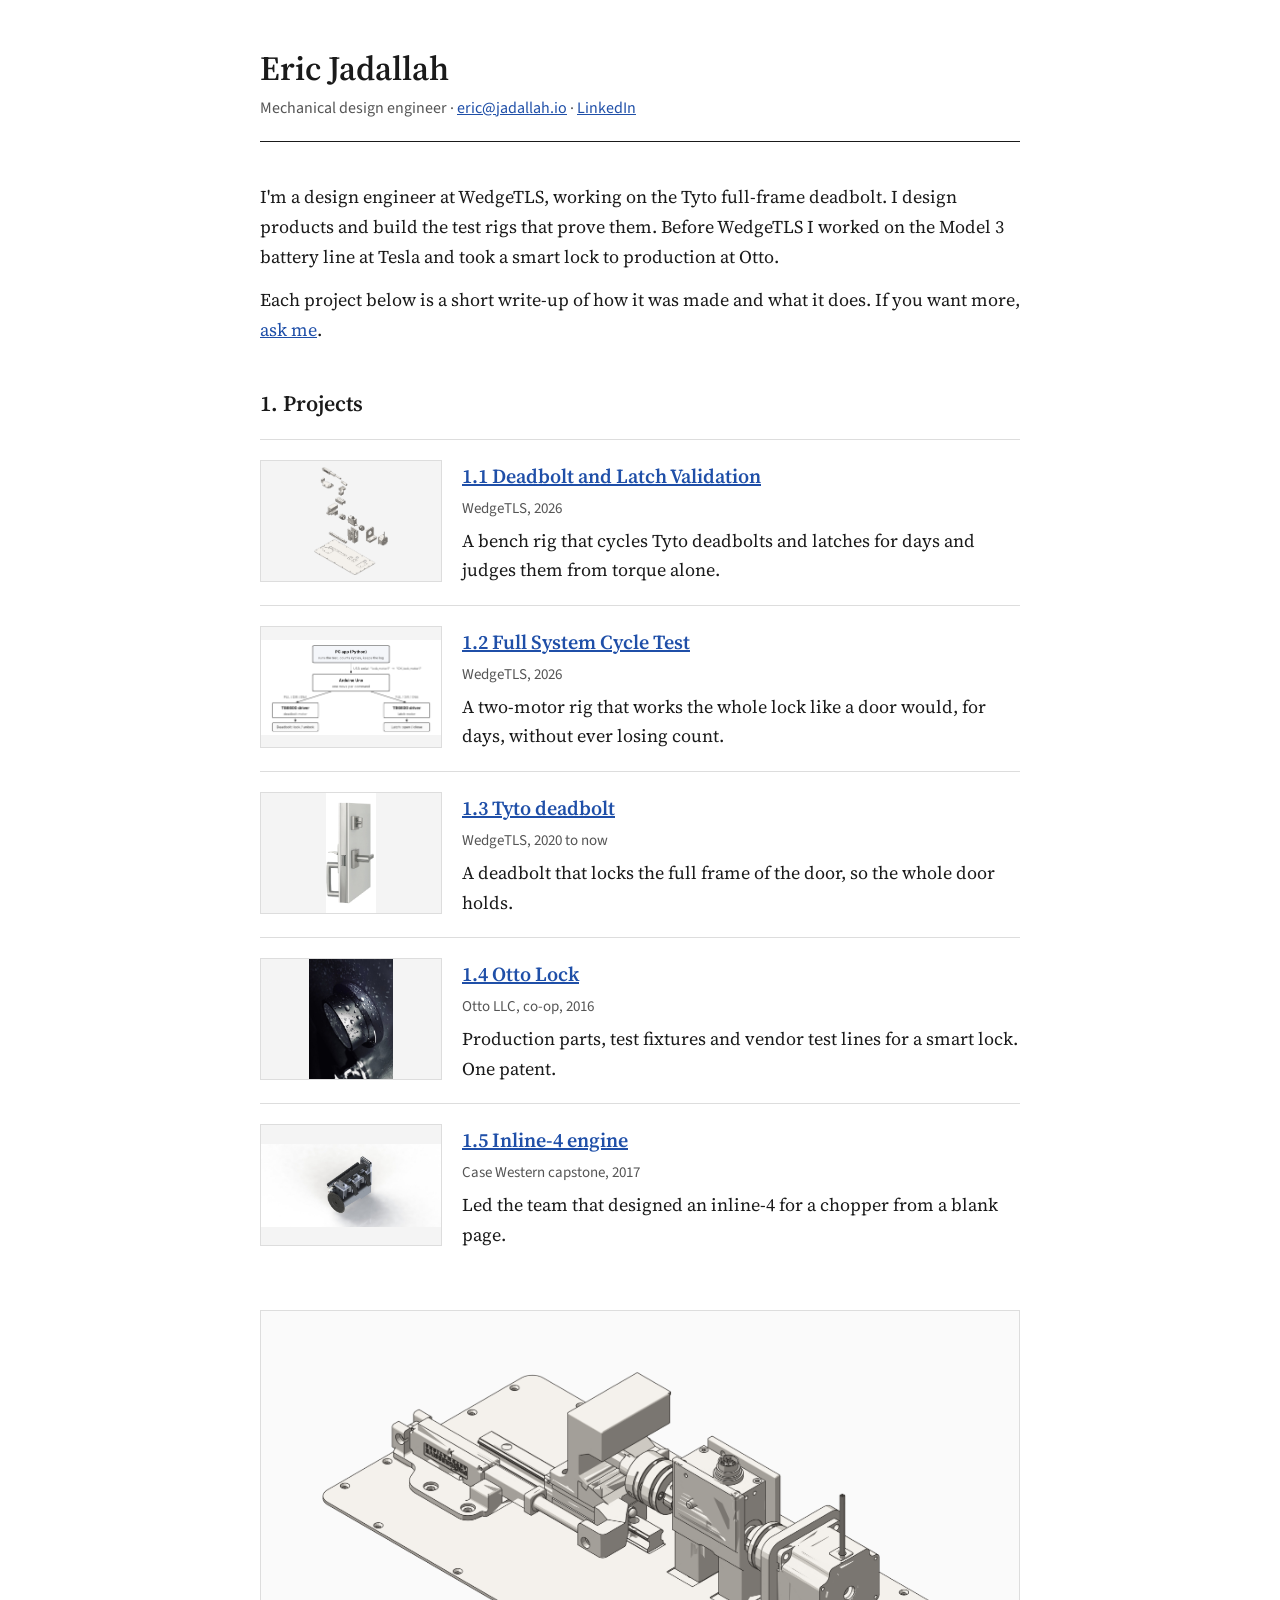
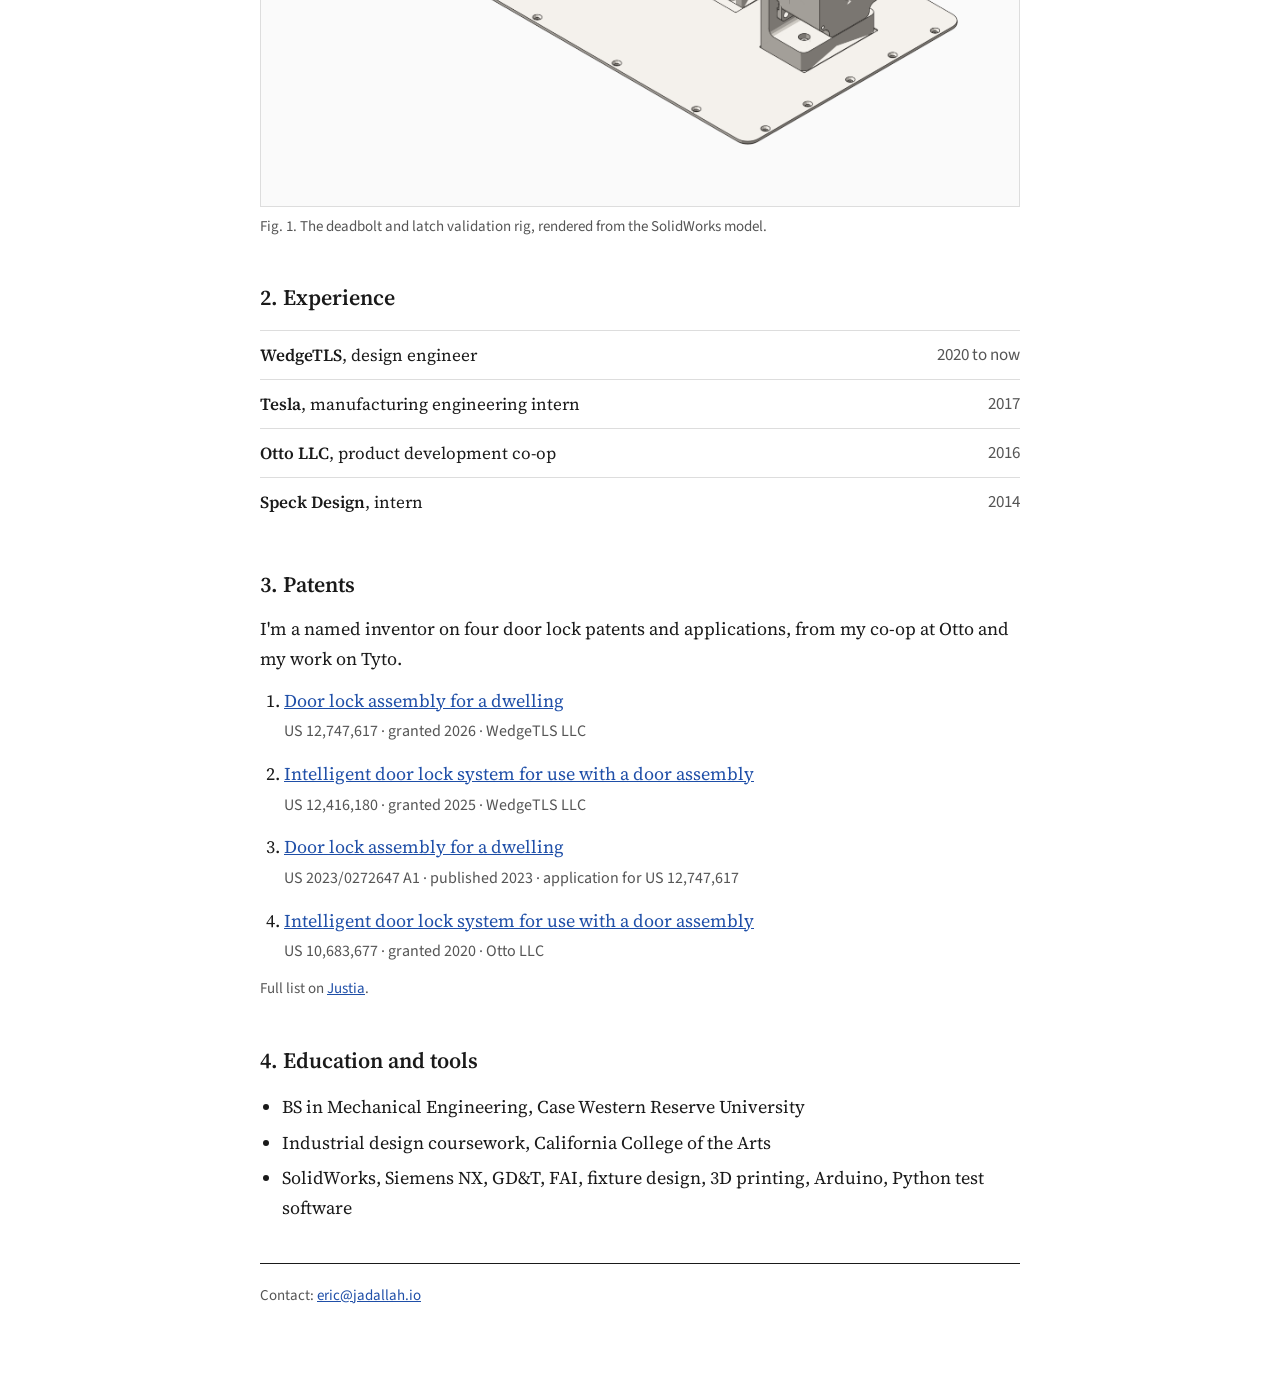
==== index.html @ 8241c4d2 "jadallah.io site" ====
<!doctype html>
<html lang="en">
<head>
<meta charset="utf-8">
<meta name="viewport" content="width=device-width, initial-scale=1">
<meta name="robots" content="noindex">
<title>Eric Jadallah</title>
<link rel="preconnect" href="https://fonts.googleapis.com">
<link href="https://fonts.googleapis.com/css2?family=Source+Sans+3:wght@400;600&amp;family=Source+Serif+4:opsz,wght@8..60,400;8..60,600&amp;display=swap" rel="stylesheet">
<style>
body{margin:0;background:#FFFFFF}
a{color:#1F4FA8}a:hover{color:#123570}
</style>
</head>
<body>
<div style="background: #FFFFFF; color: #1A1A1A; font-family: 'Source Serif 4', Georgia, serif; font-size: 18px; line-height: 1.65; min-height: 100vh;">

<div style="max-width: 760px; margin: 0 auto; padding: 48px 24px 80px; display: flex; flex-direction: column; gap: 40px;">

<header style="display: flex; flex-direction: column; gap: 6px; padding-bottom: 20px; border-bottom: 1px solid #1A1A1A;">
<h1 style="margin: 0; font-size: 34px; font-weight: 600; line-height: 1.2;">Eric Jadallah</h1>
<p style="margin: 0; font-family: 'Source Sans 3', sans-serif; font-size: 16px; color: #555555;">Mechanical design engineer · <a href="mailto:eric@jadallah.io">eric@jadallah.io</a> · <a href="https://www.linkedin.com/in/eric-j-ab822492/">LinkedIn</a></p>
</header>

<section style="display: flex; flex-direction: column; gap: 14px;">
<p style="margin: 0;">I'm a design engineer at WedgeTLS, working on the Tyto full-frame deadbolt. I design products and build the test rigs that prove them. Before WedgeTLS I worked on the Model 3 battery line at Tesla and took a smart lock to production at Otto.</p>
<p style="margin: 0;">Each project below is a short write-up of how it was made and what it does. If you want more, <a href="mailto:eric@jadallah.io">ask me</a>.</p>
</section>

<section style="display: flex; flex-direction: column; gap: 18px;">
<h2 style="margin: 0; font-size: 22px; font-weight: 600;">1. Projects</h2>
<ol style="margin: 0; padding: 0; list-style: none; display: flex; flex-direction: column;">

<li style="display: flex; flex-wrap: wrap; gap: 20px; padding: 20px 0; border-top: 1px solid #DDDDDD;">
<a href="deadbolt-latch-validation.html" style="flex: 0 0 180px; height: 120px; display: flex; align-items: center; justify-content: center; background: #F4F4F4; border: 1px solid #DDDDDD;">
<img src="images/rig-exploded.png" alt="Exploded drawing of the cycle tester" style="max-width: 100%; max-height: 100%; object-fit: contain;">
</a>
<div style="flex: 1 1 300px; min-width: 0; display: flex; flex-direction: column; gap: 4px;">
<a href="deadbolt-latch-validation.html" style="font-size: 20px; font-weight: 600;">1.1 Deadbolt and Latch Validation</a>
<span style="font-family: 'Source Sans 3', sans-serif; font-size: 15px; color: #555555;">WedgeTLS, 2026</span>
<p style="margin: 0;">A bench rig that cycles Tyto deadbolts and latches for days and judges them from torque alone.</p>
</div>
</li>

<li style="display: flex; flex-wrap: wrap; gap: 20px; padding: 20px 0; border-top: 1px solid #DDDDDD;">
<a href="full-system-cycle-test.html" style="flex: 0 0 180px; height: 120px; display: flex; align-items: center; justify-content: center; background: #F4F4F4; border: 1px solid #DDDDDD;">
<img src="images/fdc-diagram.png" alt="Block diagram of the full system cycle test" style="max-width: 100%; max-height: 100%; object-fit: contain;">
</a>
<div style="flex: 1 1 300px; min-width: 0; display: flex; flex-direction: column; gap: 4px;">
<a href="full-system-cycle-test.html" style="font-size: 20px; font-weight: 600;">1.2 Full System Cycle Test</a>
<span style="font-family: 'Source Sans 3', sans-serif; font-size: 15px; color: #555555;">WedgeTLS, 2026</span>
<p style="margin: 0;">A two-motor rig that works the whole lock like a door would, for days, without ever losing count.</p>
</div>
</li>

<li style="display: flex; flex-wrap: wrap; gap: 20px; padding: 20px 0; border-top: 1px solid #DDDDDD;">
<a href="tyto.html" style="flex: 0 0 180px; height: 120px; display: flex; align-items: center; justify-content: center; background: #F4F4F4; border: 1px solid #DDDDDD;">
<img src="images/tyto.jpg" alt="Tyto deadbolt on a door" style="max-width: 100%; max-height: 100%; object-fit: contain;">
</a>
<div style="flex: 1 1 300px; min-width: 0; display: flex; flex-direction: column; gap: 4px;">
<a href="tyto.html" style="font-size: 20px; font-weight: 600;">1.3 Tyto deadbolt</a>
<span style="font-family: 'Source Sans 3', sans-serif; font-size: 15px; color: #555555;">WedgeTLS, 2020 to now</span>
<p style="margin: 0;">A deadbolt that locks the full frame of the door, so the whole door holds.</p>
</div>
</li>

<li style="display: flex; flex-wrap: wrap; gap: 20px; padding: 20px 0; border-top: 1px solid #DDDDDD;">
<a href="otto-lock.html" style="flex: 0 0 180px; height: 120px; display: flex; align-items: center; justify-content: center; background: #F4F4F4; border: 1px solid #DDDDDD;">
<img src="images/otto.jpg" alt="Otto smart lock" style="max-width: 100%; max-height: 100%; object-fit: contain;">
</a>
<div style="flex: 1 1 300px; min-width: 0; display: flex; flex-direction: column; gap: 4px;">
<a href="otto-lock.html" style="font-size: 20px; font-weight: 600;">1.4 Otto Lock</a>
<span style="font-family: 'Source Sans 3', sans-serif; font-size: 15px; color: #555555;">Otto LLC, co-op, 2016</span>
<p style="margin: 0;">Production parts, test fixtures and vendor test lines for a smart lock. One patent.</p>
</div>
</li>

<li style="display: flex; flex-wrap: wrap; gap: 20px; padding: 20px 0; border-top: 1px solid #DDDDDD;">
<a href="i4-engine.html" style="flex: 0 0 180px; height: 120px; display: flex; align-items: center; justify-content: center; background: #F4F4F4; border: 1px solid #DDDDDD;">
<img src="images/i4.jpg" alt="Inline-4 engine CAD assembly" style="max-width: 100%; max-height: 100%; object-fit: contain;">
</a>
<div style="flex: 1 1 300px; min-width: 0; display: flex; flex-direction: column; gap: 4px;">
<a href="i4-engine.html" style="font-size: 20px; font-weight: 600;">1.5 Inline-4 engine</a>
<span style="font-family: 'Source Sans 3', sans-serif; font-size: 15px; color: #555555;">Case Western capstone, 2017</span>
<p style="margin: 0;">Led the team that designed an inline-4 for a chopper from a blank page.</p>
</div>
</li>

</ol>
</section>

<figure style="margin: 0; display: flex; flex-direction: column; gap: 8px;">
<div style="border: 1px solid #DDDDDD; padding: 24px; background: #FAFAFA;">
<img src="images/rig-assembled.png" alt="Isometric line drawing of the deadbolt and latch validation rig" style="display: block; width: 100%; height: auto;">
</div>
<figcaption style="font-family: 'Source Sans 3', sans-serif; font-size: 15px; color: #555555;">Fig. 1. The deadbolt and latch validation rig, rendered from the SolidWorks model.</figcaption>
</figure>

<section style="display: flex; flex-direction: column; gap: 14px;">
<h2 style="margin: 0; font-size: 22px; font-weight: 600;">2. Experience</h2>
<table style="width: 100%; border-collapse: collapse; font-size: 17px;">
<tbody>

<tr style="border-top: 1px solid #DDDDDD;">
<td style="padding: 10px 12px 10px 0; vertical-align: top;"><strong style="font-weight: 600;">WedgeTLS</strong>, design engineer</td>
<td style="padding: 10px 0; vertical-align: top; text-align: right; white-space: nowrap; font-family: 'Source Sans 3', sans-serif; color: #555555;">2020 to now</td>
</tr>

<tr style="border-top: 1px solid #DDDDDD;">
<td style="padding: 10px 12px 10px 0; vertical-align: top;"><strong style="font-weight: 600;">Tesla</strong>, manufacturing engineering intern</td>
<td style="padding: 10px 0; vertical-align: top; text-align: right; white-space: nowrap; font-family: 'Source Sans 3', sans-serif; color: #555555;">2017</td>
</tr>

<tr style="border-top: 1px solid #DDDDDD;">
<td style="padding: 10px 12px 10px 0; vertical-align: top;"><strong style="font-weight: 600;">Otto LLC</strong>, product development co-op</td>
<td style="padding: 10px 0; vertical-align: top; text-align: right; white-space: nowrap; font-family: 'Source Sans 3', sans-serif; color: #555555;">2016</td>
</tr>

<tr style="border-top: 1px solid #DDDDDD;">
<td style="padding: 10px 12px 10px 0; vertical-align: top;"><strong style="font-weight: 600;">Speck Design</strong>, intern</td>
<td style="padding: 10px 0; vertical-align: top; text-align: right; white-space: nowrap; font-family: 'Source Sans 3', sans-serif; color: #555555;">2014</td>
</tr>

</tbody>
</table>
</section>

<section id="patents" style="display: flex; flex-direction: column; gap: 12px;">
<h2 style="margin: 0; font-size: 22px; font-weight: 600;">3. Patents</h2>
<p style="margin: 0;">I'm a named inventor on four door lock patents and applications, from my co-op at Otto and my work on Tyto.</p>
<ol style="margin: 0; padding-left: 24px; display: flex; flex-direction: column; gap: 14px;">
<li>
<a href="https://patents.justia.com/patent/12747617">Door lock assembly for a dwelling</a><br/>
<span style="font-family: 'Source Sans 3', sans-serif; font-size: 16px; color: #555555;">US 12,747,617 · granted 2026 · WedgeTLS LLC</span>
</li>
<li>
<a href="https://patents.justia.com/patent/12416180">Intelligent door lock system for use with a door assembly</a><br/>
<span style="font-family: 'Source Sans 3', sans-serif; font-size: 16px; color: #555555;">US 12,416,180 · granted 2025 · WedgeTLS LLC</span>
</li>
<li>
<a href="https://patents.justia.com/patent/20230272647">Door lock assembly for a dwelling</a><br/>
<span style="font-family: 'Source Sans 3', sans-serif; font-size: 16px; color: #555555;">US 2023/0272647 A1 · published 2023 · application for US 12,747,617</span>
</li>
<li>
<a href="https://patents.justia.com/patent/10683677">Intelligent door lock system for use with a door assembly</a><br/>
<span style="font-family: 'Source Sans 3', sans-serif; font-size: 16px; color: #555555;">US 10,683,677 · granted 2020 · Otto LLC</span>
</li>
</ol>
<p style="margin: 0; font-family: 'Source Sans 3', sans-serif; font-size: 15px; color: #555555;">Full list on <a href="https://patents.justia.com/inventor/eric-jadallah">Justia</a>.</p>
</section>

<section style="display: flex; flex-direction: column; gap: 14px;">
<h2 style="margin: 0; font-size: 22px; font-weight: 600;">4. Education and tools</h2>
<ul style="margin: 0; padding-left: 22px; display: flex; flex-direction: column; gap: 6px;">
<li>BS in Mechanical Engineering, Case Western Reserve University</li>
<li>Industrial design coursework, California College of the Arts</li>
<li>SolidWorks, Siemens NX, GD&amp;T, FAI, fixture design, 3D printing, Arduino, Python test software</li>
</ul>
</section>

<footer style="padding-top: 20px; border-top: 1px solid #1A1A1A; font-family: 'Source Sans 3', sans-serif; font-size: 15px; color: #555555;">
<p style="margin: 0;">Contact: <a href="mailto:eric@jadallah.io">eric@jadallah.io</a></p>
</footer>

</div>
</div>
</body>
</html>
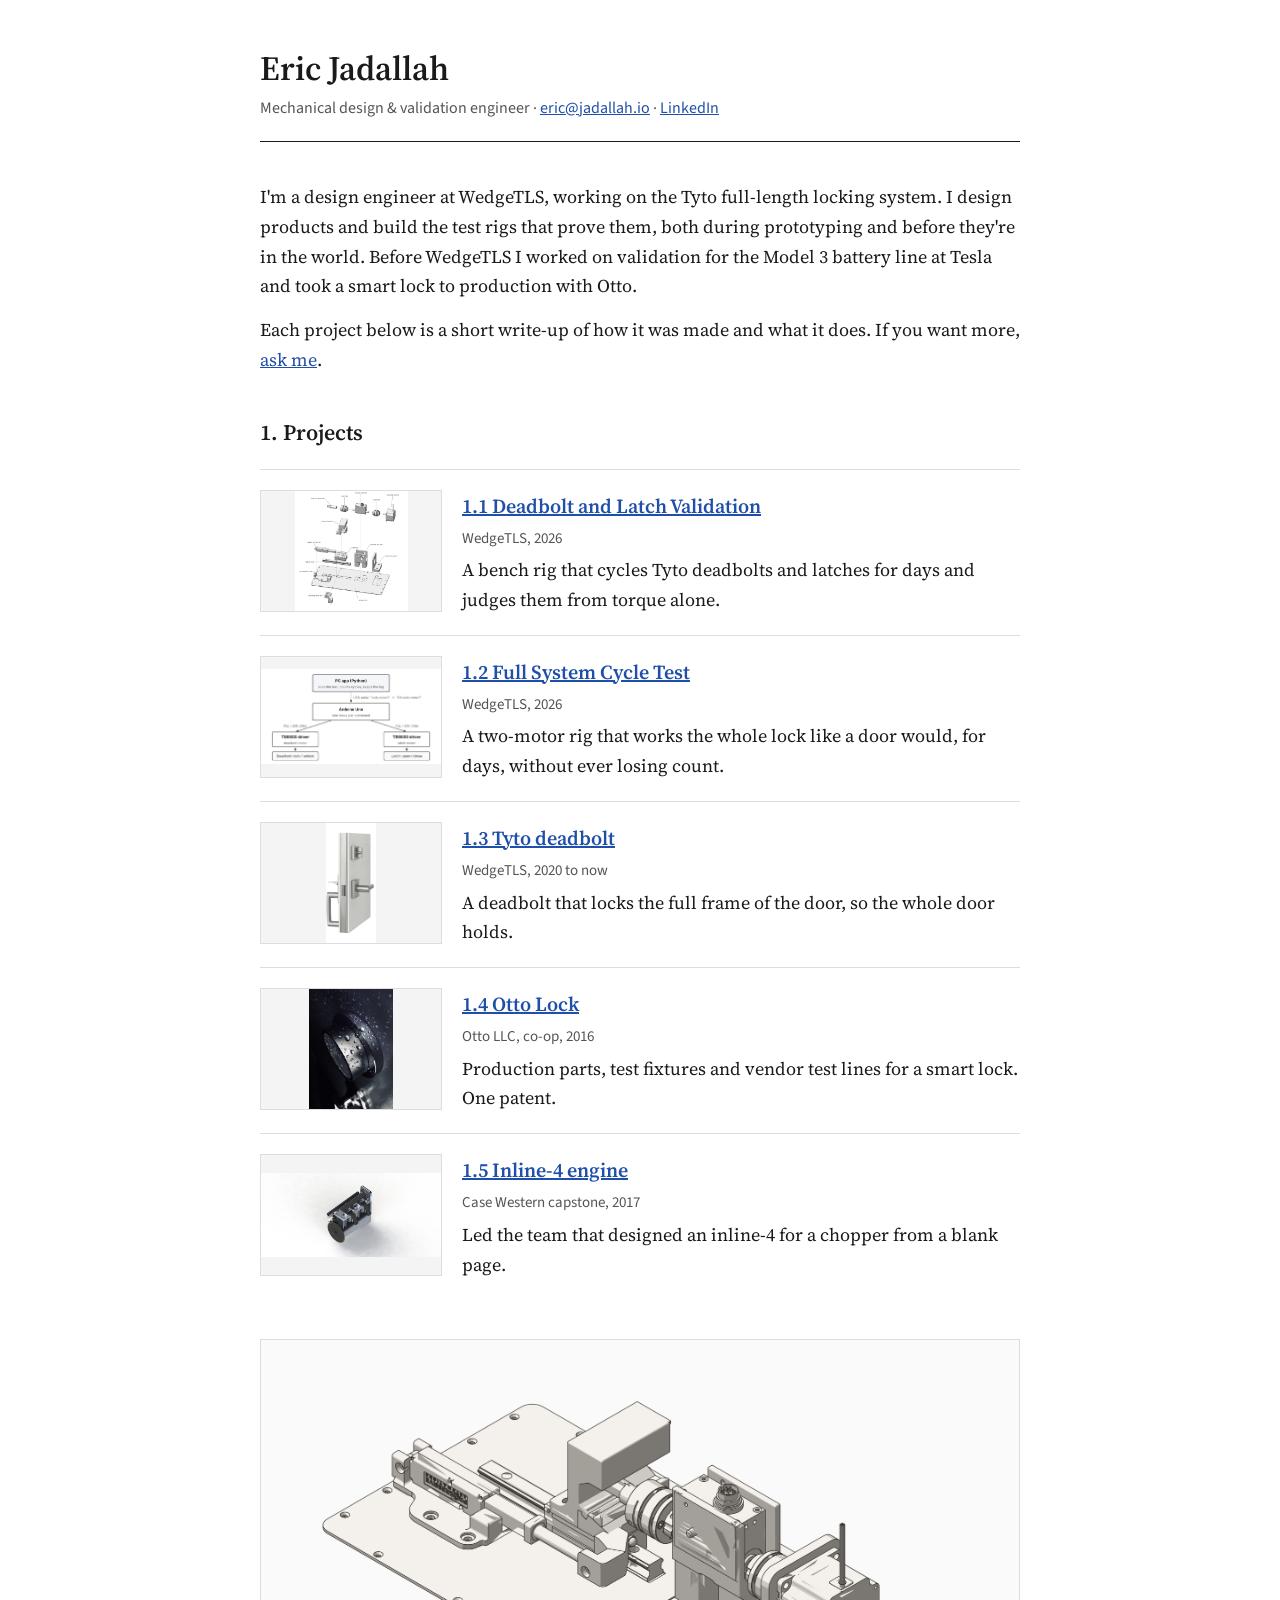
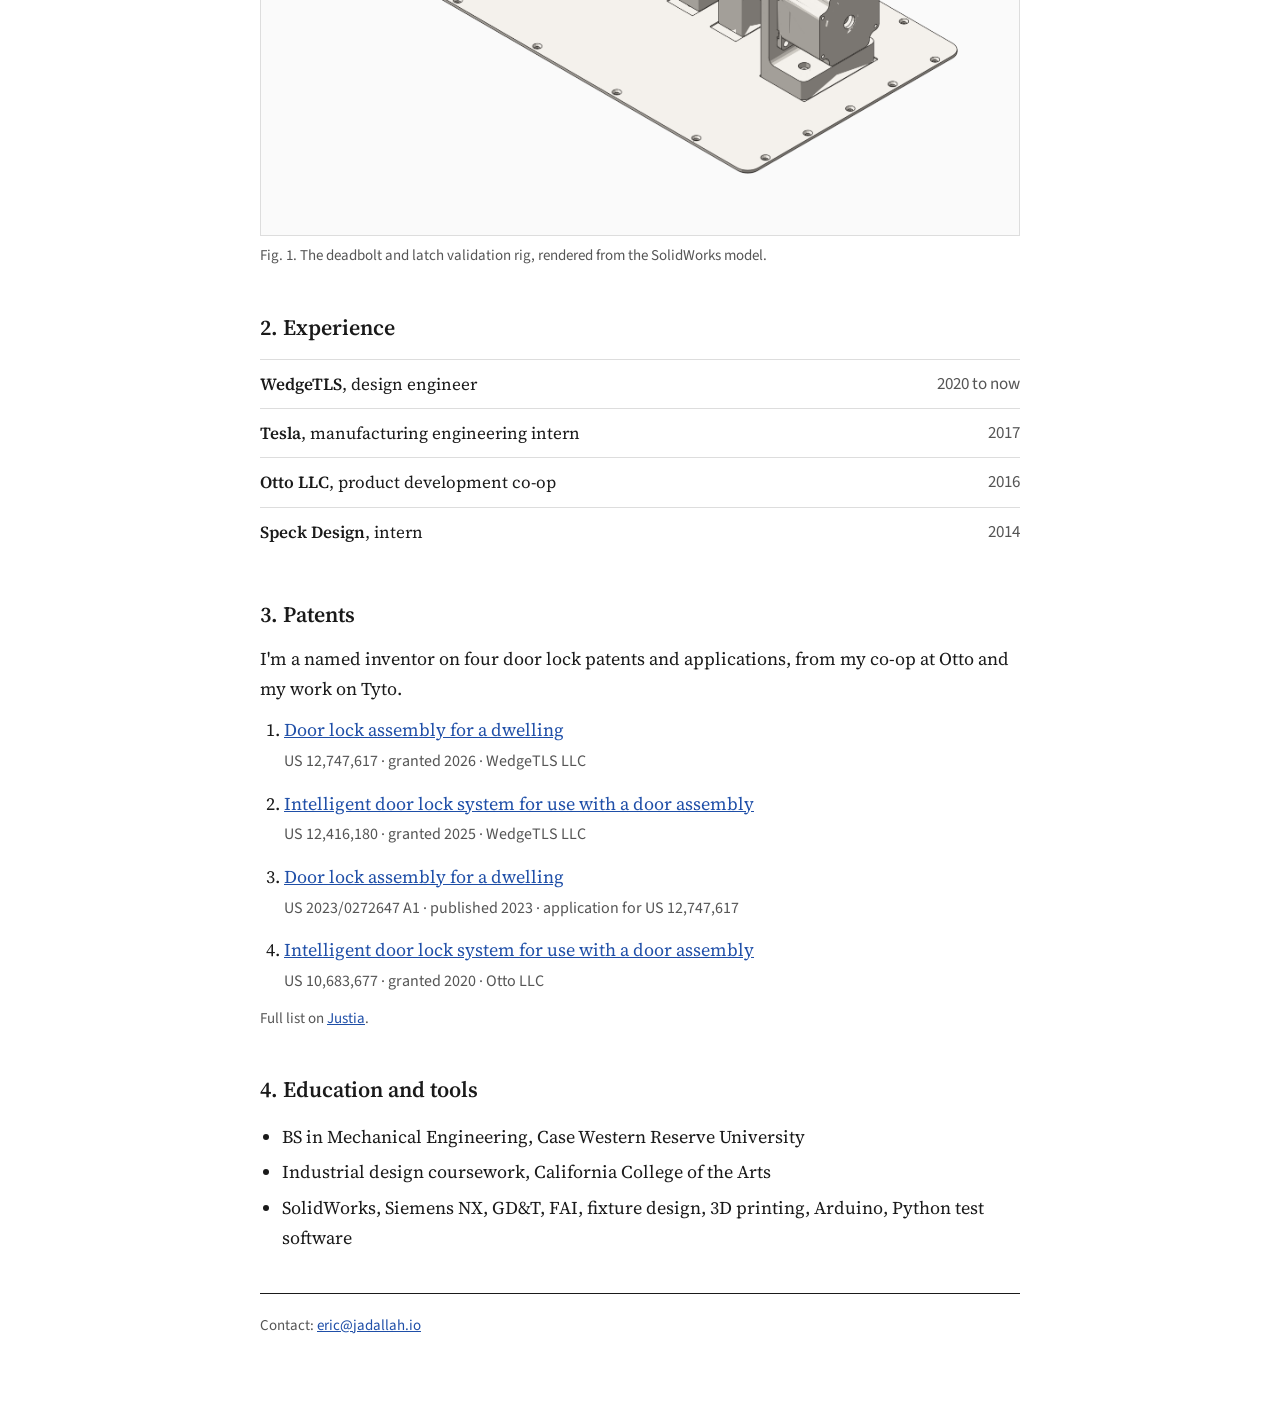
==== commit 48fdedd8: "Update home subtitle and intro" ====
--- a/index.html
+++ b/index.html
@@ -19,11 +19,11 @@
 
 <header style="display: flex; flex-direction: column; gap: 6px; padding-bottom: 20px; border-bottom: 1px solid #1A1A1A;">
 <h1 style="margin: 0; font-size: 34px; font-weight: 600; line-height: 1.2;">Eric Jadallah</h1>
-<p style="margin: 0; font-family: 'Source Sans 3', sans-serif; font-size: 16px; color: #555555;">Mechanical design engineer · <a href="mailto:eric@jadallah.io">eric@jadallah.io</a> · <a href="https://www.linkedin.com/in/eric-j-ab822492/">LinkedIn</a></p>
+<p style="margin: 0; font-family: 'Source Sans 3', sans-serif; font-size: 16px; color: #555555;">Mechanical design &amp; validation engineer · <a href="mailto:eric@jadallah.io">eric@jadallah.io</a> · <a href="https://www.linkedin.com/in/eric-j-ab822492/">LinkedIn</a></p>
 </header>
 
 <section style="display: flex; flex-direction: column; gap: 14px;">
-<p style="margin: 0;">I'm a design engineer at WedgeTLS, working on the Tyto full-frame deadbolt. I design products and build the test rigs that prove them. Before WedgeTLS I worked on the Model 3 battery line at Tesla and took a smart lock to production at Otto.</p>
+<p style="margin: 0;">I'm a design engineer at WedgeTLS, working on the Tyto full-length locking system. I design products and build the test rigs that prove them, both during prototyping and before they're in the world. Before WedgeTLS I worked on validation for the Model 3 battery line at Tesla and took a smart lock to production with Otto.</p>
 <p style="margin: 0;">Each project below is a short write-up of how it was made and what it does. If you want more, <a href="mailto:eric@jadallah.io">ask me</a>.</p>
 </section>
 
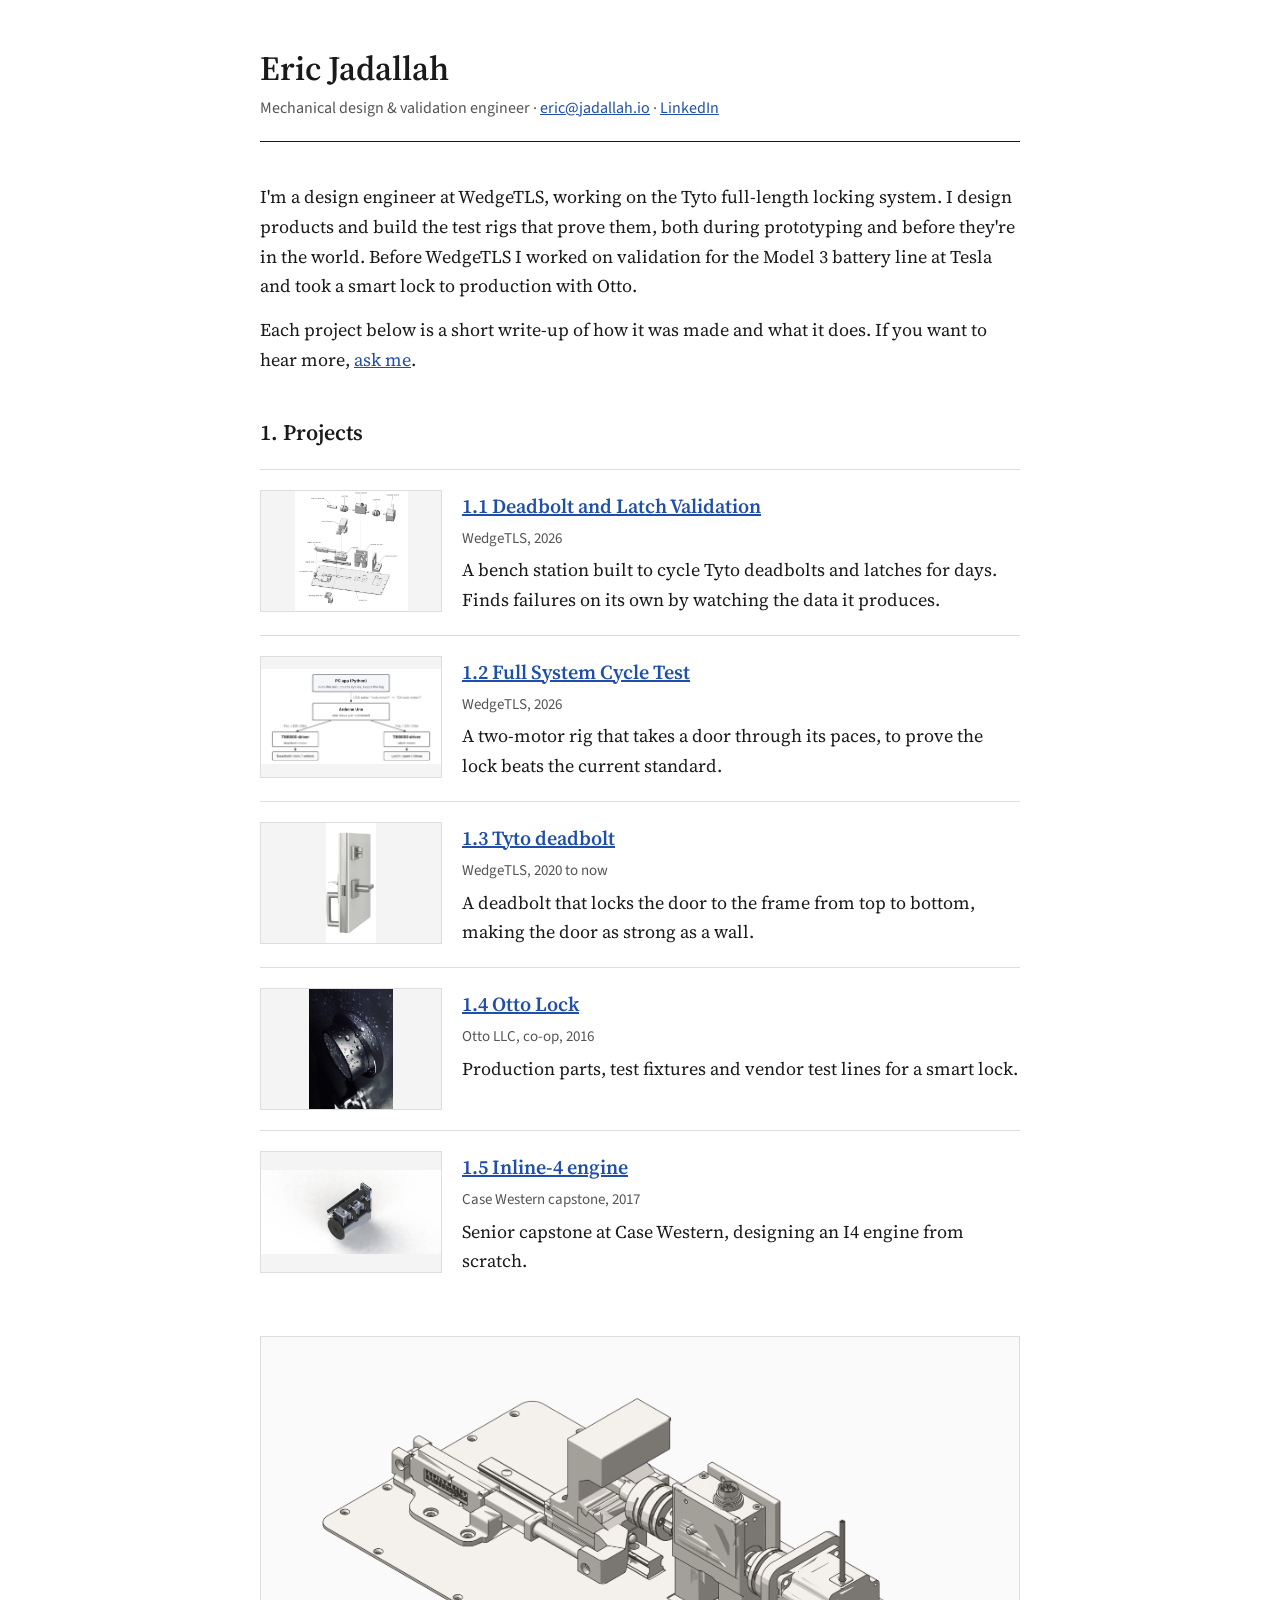
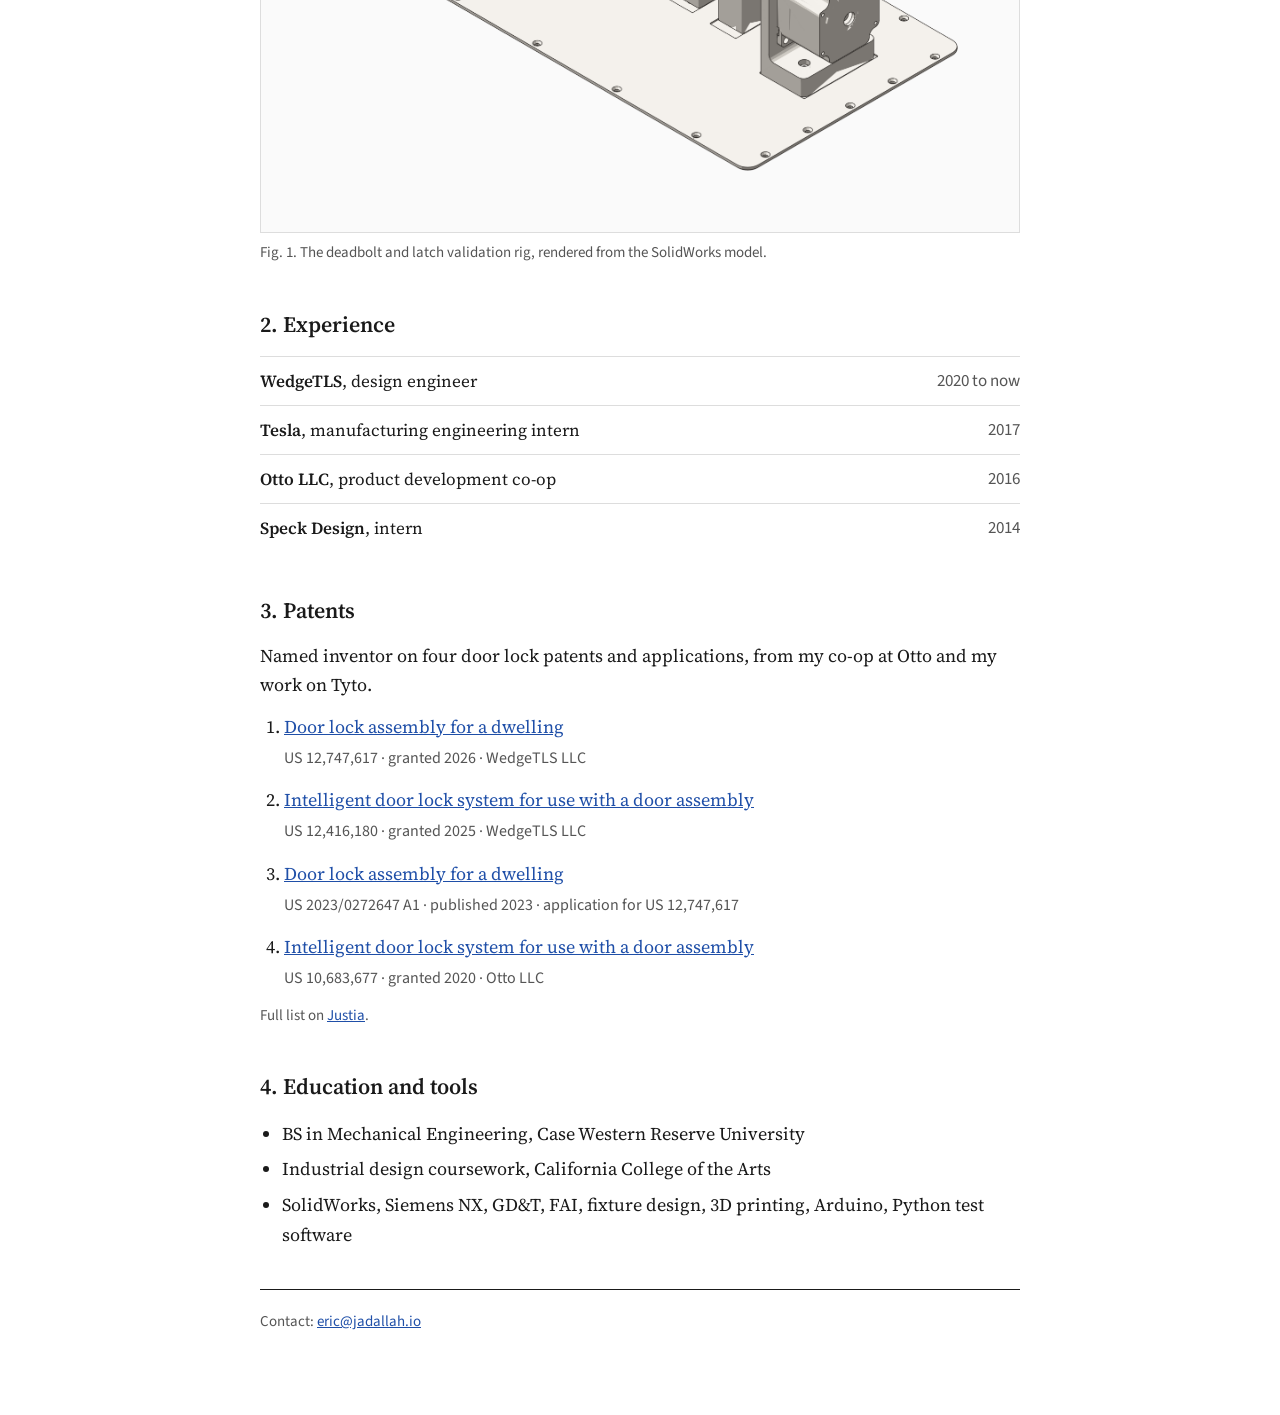
==== commit 0df540bc: "Update home blurbs" ====
--- a/index.html
+++ b/index.html
@@ -24,7 +24,7 @@
 
 <section style="display: flex; flex-direction: column; gap: 14px;">
 <p style="margin: 0;">I'm a design engineer at WedgeTLS, working on the Tyto full-length locking system. I design products and build the test rigs that prove them, both during prototyping and before they're in the world. Before WedgeTLS I worked on validation for the Model 3 battery line at Tesla and took a smart lock to production with Otto.</p>
-<p style="margin: 0;">Each project below is a short write-up of how it was made and what it does. If you want more, <a href="mailto:eric@jadallah.io">ask me</a>.</p>
+<p style="margin: 0;">Each project below is a short write-up of how it was made and what it does. If you want to hear more, <a href="mailto:eric@jadallah.io">ask me</a>.</p>
 </section>
 
 <section style="display: flex; flex-direction: column; gap: 18px;">
@@ -38,7 +38,7 @@
 <div style="flex: 1 1 300px; min-width: 0; display: flex; flex-direction: column; gap: 4px;">
 <a href="deadbolt-latch-validation.html" style="font-size: 20px; font-weight: 600;">1.1 Deadbolt and Latch Validation</a>
 <span style="font-family: 'Source Sans 3', sans-serif; font-size: 15px; color: #555555;">WedgeTLS, 2026</span>
-<p style="margin: 0;">A bench rig that cycles Tyto deadbolts and latches for days and judges them from torque alone.</p>
+<p style="margin: 0;">A bench station built to cycle Tyto deadbolts and latches for days. Finds failures on its own by watching the data it produces.</p>
 </div>
 </li>
 
@@ -49,7 +49,7 @@
 <div style="flex: 1 1 300px; min-width: 0; display: flex; flex-direction: column; gap: 4px;">
 <a href="full-system-cycle-test.html" style="font-size: 20px; font-weight: 600;">1.2 Full System Cycle Test</a>
 <span style="font-family: 'Source Sans 3', sans-serif; font-size: 15px; color: #555555;">WedgeTLS, 2026</span>
-<p style="margin: 0;">A two-motor rig that works the whole lock like a door would, for days, without ever losing count.</p>
+<p style="margin: 0;">A two-motor rig that takes a door through its paces, to prove the lock beats the current standard.</p>
 </div>
 </li>
 
@@ -60,7 +60,7 @@
 <div style="flex: 1 1 300px; min-width: 0; display: flex; flex-direction: column; gap: 4px;">
 <a href="tyto.html" style="font-size: 20px; font-weight: 600;">1.3 Tyto deadbolt</a>
 <span style="font-family: 'Source Sans 3', sans-serif; font-size: 15px; color: #555555;">WedgeTLS, 2020 to now</span>
-<p style="margin: 0;">A deadbolt that locks the full frame of the door, so the whole door holds.</p>
+<p style="margin: 0;">A deadbolt that locks the door to the frame from top to bottom, making the door as strong as a wall.</p>
 </div>
 </li>
 
@@ -71,7 +71,7 @@
 <div style="flex: 1 1 300px; min-width: 0; display: flex; flex-direction: column; gap: 4px;">
 <a href="otto-lock.html" style="font-size: 20px; font-weight: 600;">1.4 Otto Lock</a>
 <span style="font-family: 'Source Sans 3', sans-serif; font-size: 15px; color: #555555;">Otto LLC, co-op, 2016</span>
-<p style="margin: 0;">Production parts, test fixtures and vendor test lines for a smart lock. One patent.</p>
+<p style="margin: 0;">Production parts, test fixtures and vendor test lines for a smart lock.</p>
 </div>
 </li>
 
@@ -82,7 +82,7 @@
 <div style="flex: 1 1 300px; min-width: 0; display: flex; flex-direction: column; gap: 4px;">
 <a href="i4-engine.html" style="font-size: 20px; font-weight: 600;">1.5 Inline-4 engine</a>
 <span style="font-family: 'Source Sans 3', sans-serif; font-size: 15px; color: #555555;">Case Western capstone, 2017</span>
-<p style="margin: 0;">Led the team that designed an inline-4 for a chopper from a blank page.</p>
+<p style="margin: 0;">Senior capstone at Case Western, designing an I4 engine from scratch.</p>
 </div>
 </li>
 
@@ -127,7 +127,7 @@
 
 <section id="patents" style="display: flex; flex-direction: column; gap: 12px;">
 <h2 style="margin: 0; font-size: 22px; font-weight: 600;">3. Patents</h2>
-<p style="margin: 0;">I'm a named inventor on four door lock patents and applications, from my co-op at Otto and my work on Tyto.</p>
+<p style="margin: 0;">Named inventor on four door lock patents and applications, from my co-op at Otto and my work on Tyto.</p>
 <ol style="margin: 0; padding-left: 24px; display: flex; flex-direction: column; gap: 14px;">
 <li>
 <a href="https://patents.justia.com/patent/12747617">Door lock assembly for a dwelling</a><br/>
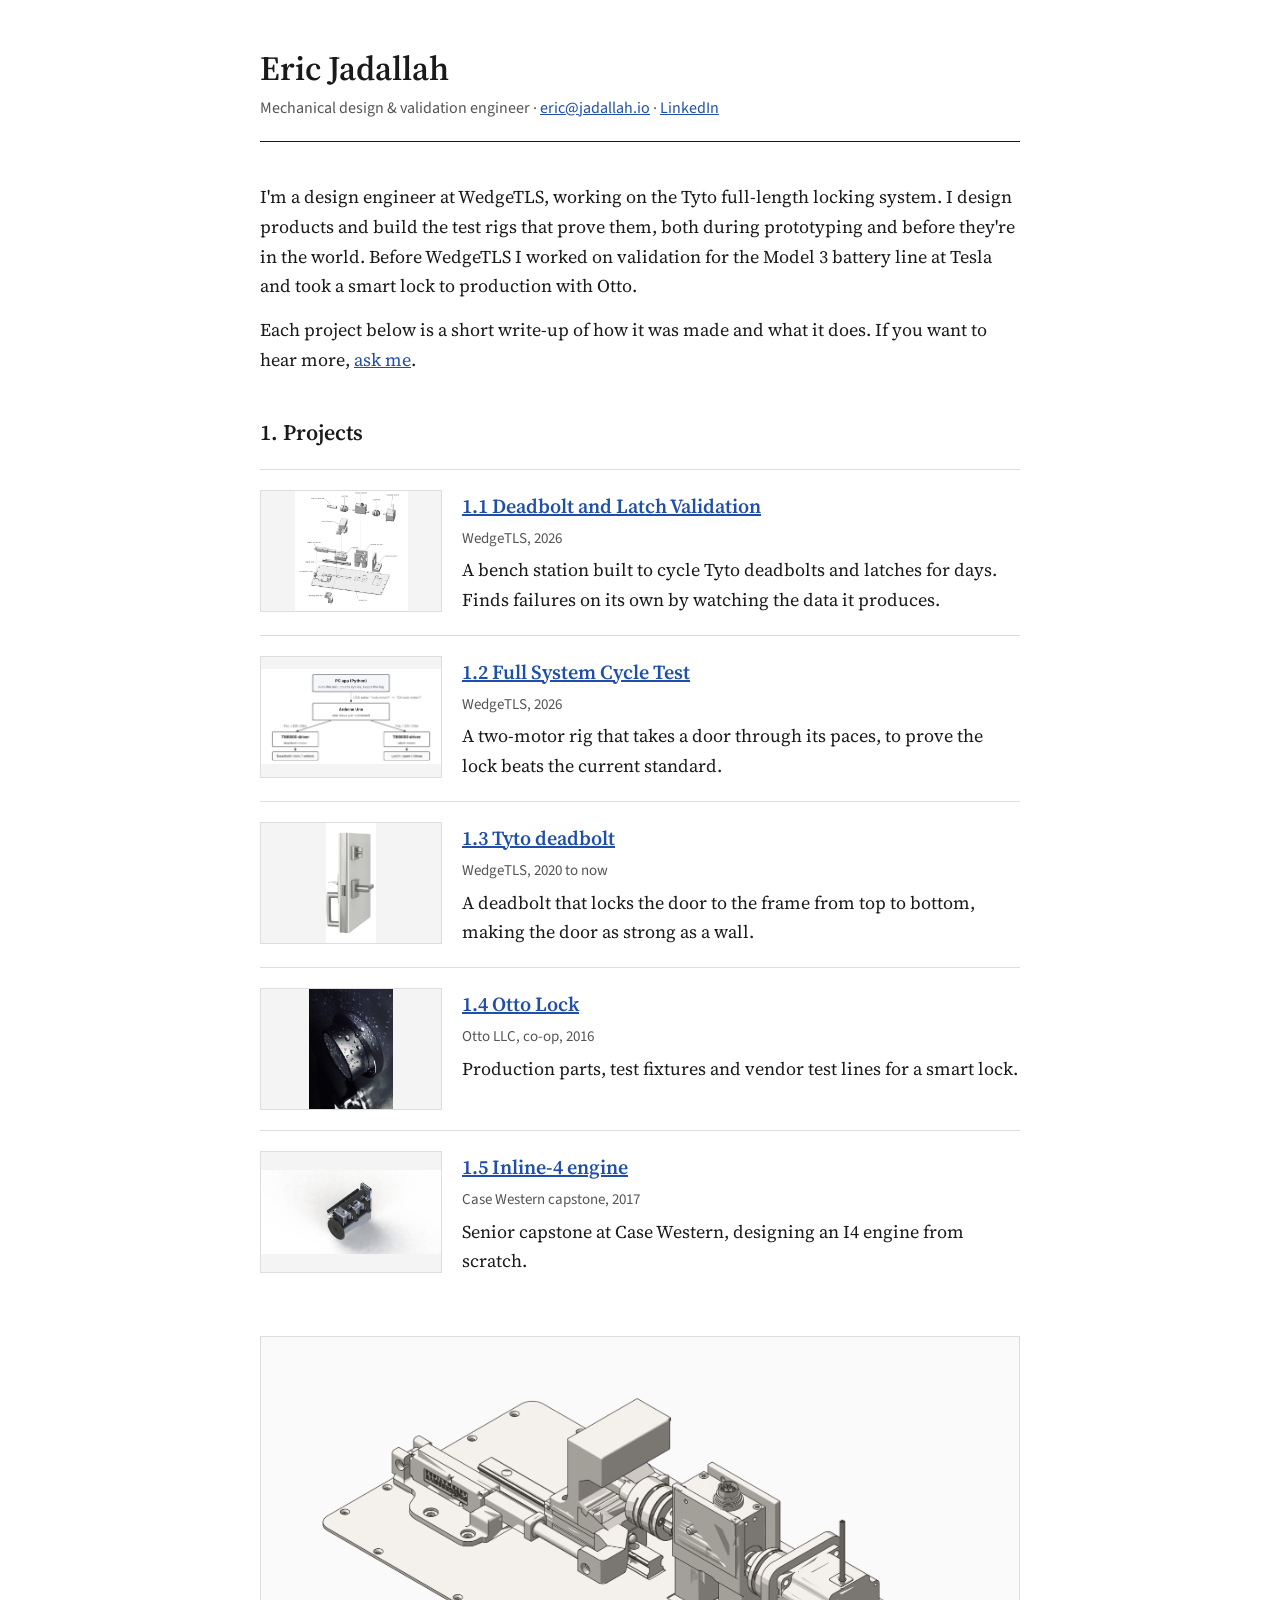
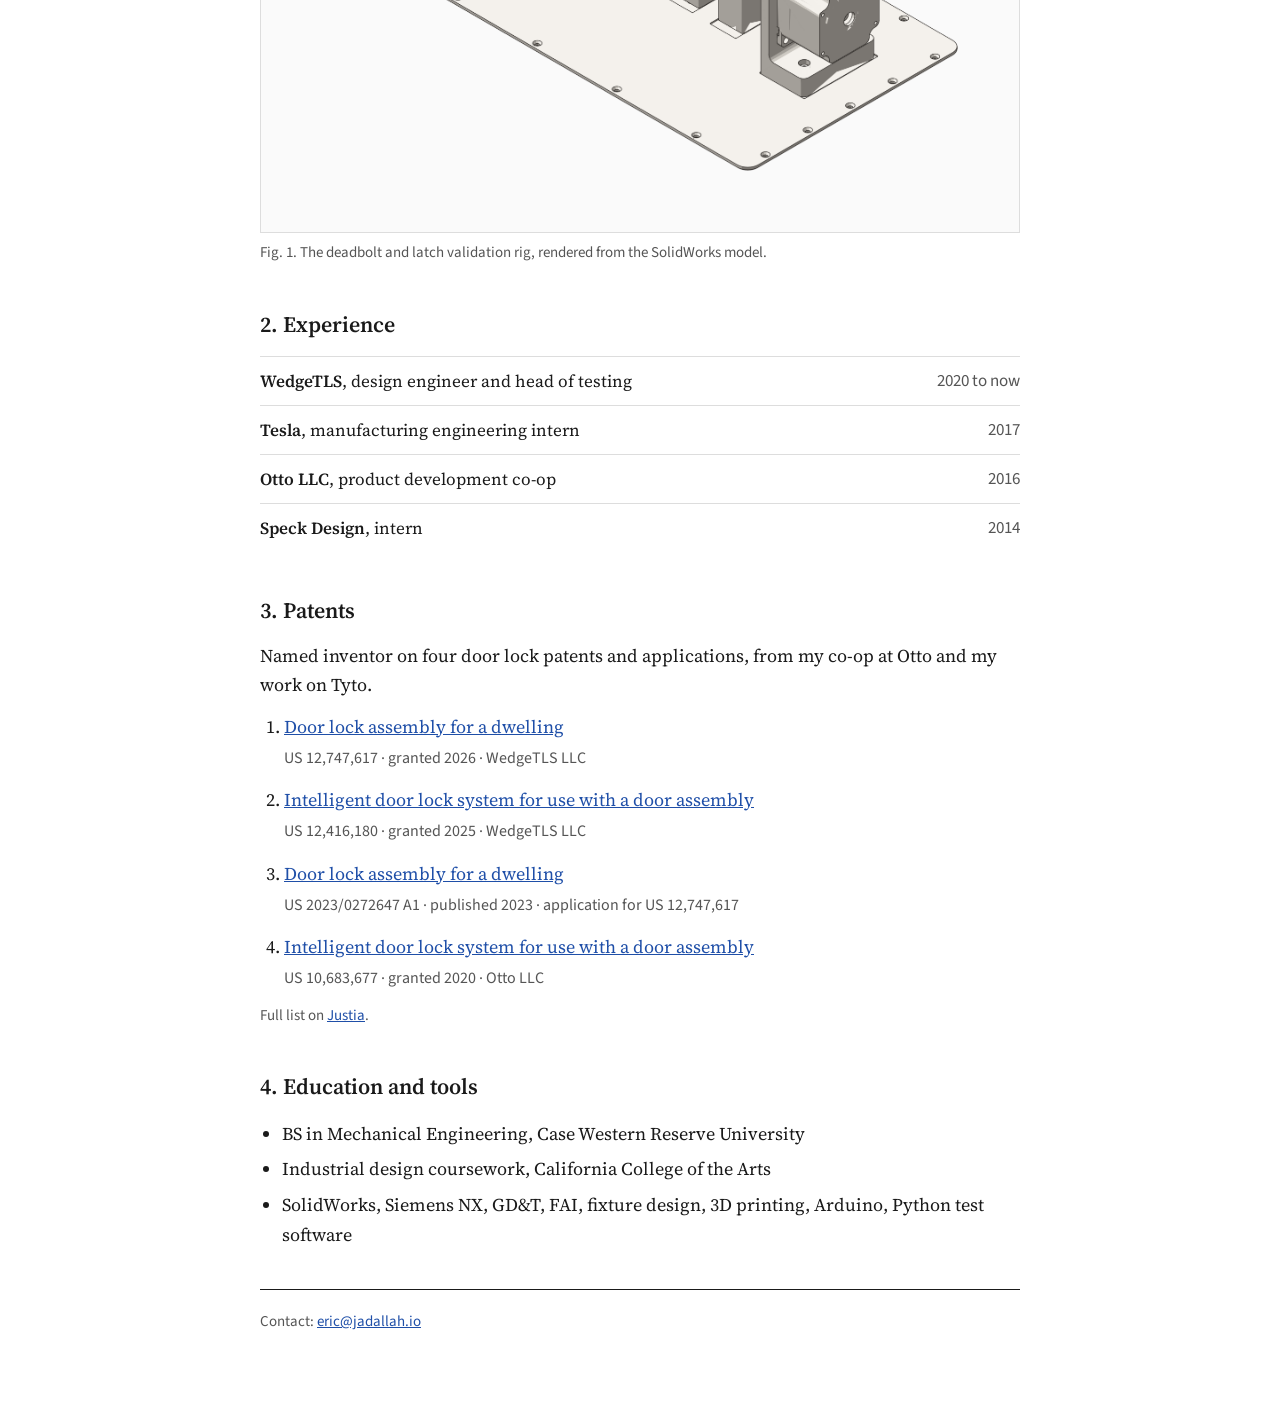
==== commit 028147d3: "Update WedgeTLS role" ====
--- a/index.html
+++ b/index.html
@@ -102,7 +102,7 @@
 <tbody>
 
 <tr style="border-top: 1px solid #DDDDDD;">
-<td style="padding: 10px 12px 10px 0; vertical-align: top;"><strong style="font-weight: 600;">WedgeTLS</strong>, design engineer</td>
+<td style="padding: 10px 12px 10px 0; vertical-align: top;"><strong style="font-weight: 600;">WedgeTLS</strong>, design engineer and head of testing</td>
 <td style="padding: 10px 0; vertical-align: top; text-align: right; white-space: nowrap; font-family: 'Source Sans 3', sans-serif; color: #555555;">2020 to now</td>
 </tr>
 
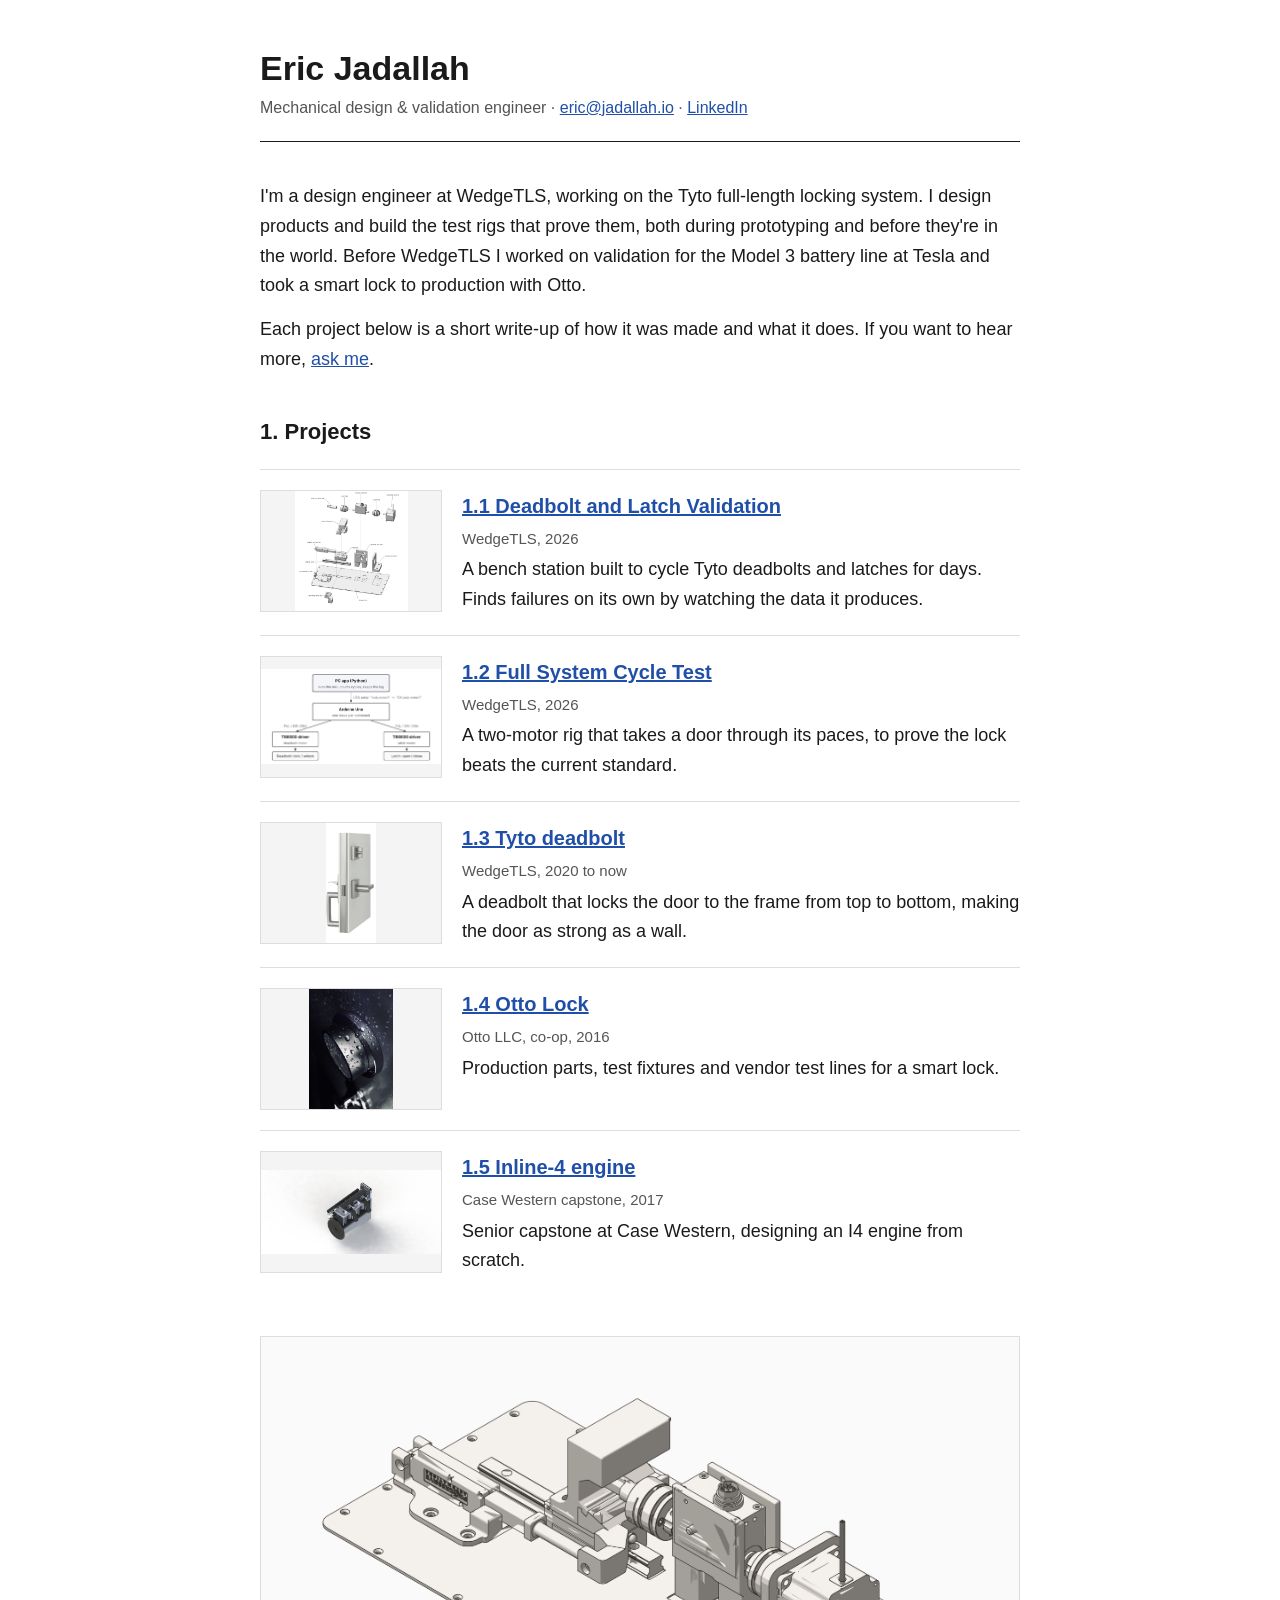
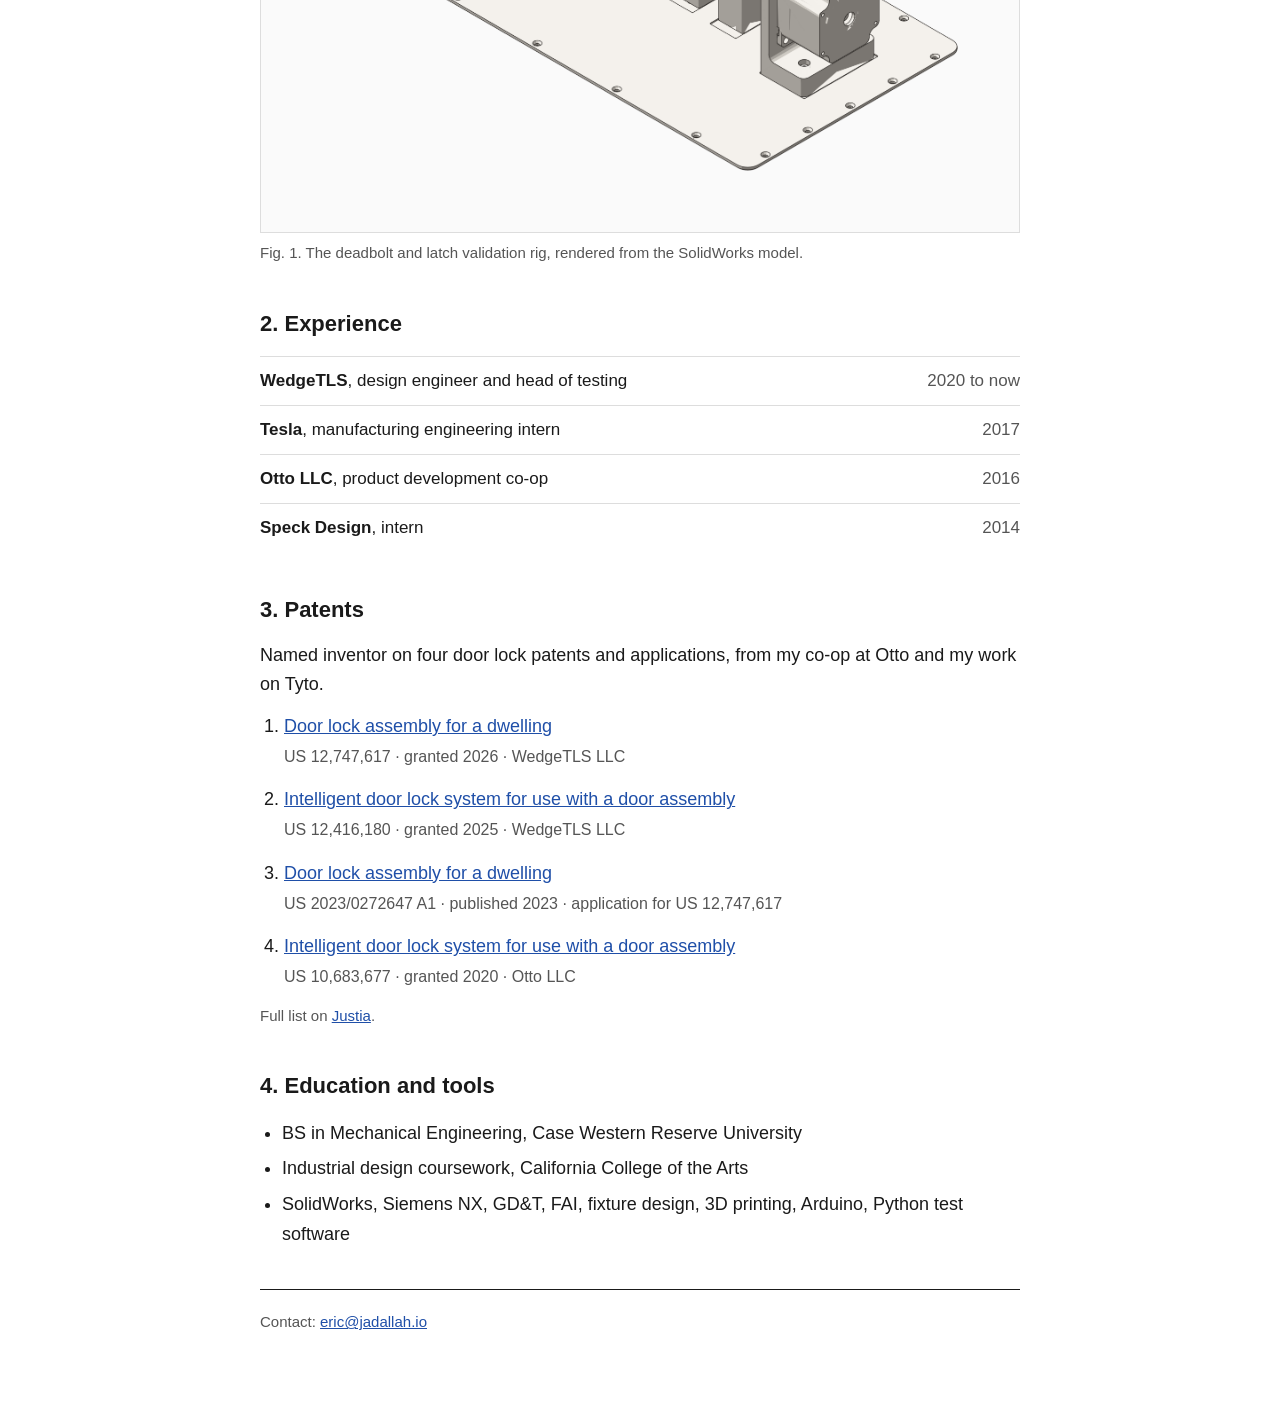
==== commit e3ce771e: "Brand kit, favicon, link previews, Helvetica Neue" ====
--- a/index.html
+++ b/index.html
@@ -3,23 +3,37 @@
 <head>
 <meta charset="utf-8">
 <meta name="viewport" content="width=device-width, initial-scale=1">
+<meta name="description" content="Eric Jadallah, mechanical design and validation engineer. Products and the test rigs that prove them: the Tyto locking system at WedgeTLS, Model 3 battery validation at Tesla, a smart lock at Otto.">
+<link rel="icon" href="/favicon.svg" type="image/svg+xml">
+<link rel="icon" href="/favicon-32.png" sizes="32x32" type="image/png">
+<link rel="apple-touch-icon" href="/apple-touch-icon.png">
+<meta property="og:type" content="website">
+<meta property="og:site_name" content="Eric Jadallah">
+<meta property="og:title" content="Eric Jadallah">
+<meta property="og:description" content="Mechanical design &amp; validation engineer. Products and the test rigs that prove them.">
+<meta property="og:url" content="https://jadallah.io/">
+<meta property="og:image" content="https://jadallah.io/og-image.png">
+<meta property="og:image:width" content="1200">
+<meta property="og:image:height" content="630">
+<meta property="og:image:alt" content="Eric Jadallah, mechanical design &amp; validation engineer, with a line drawing of the deadbolt and latch validation rig.">
+<meta name="twitter:card" content="summary_large_image">
 <meta name="robots" content="noindex">
 <title>Eric Jadallah</title>
 <link rel="preconnect" href="https://fonts.googleapis.com">
-<link href="https://fonts.googleapis.com/css2?family=Source+Sans+3:wght@400;600&amp;family=Source+Serif+4:opsz,wght@8..60,400;8..60,600&amp;display=swap" rel="stylesheet">
+<link href="https://fonts.googleapis.com/css2?family=Inter:wght@400;600&amp;display=swap" rel="stylesheet">
 <style>
 body{margin:0;background:#FFFFFF}
 a{color:#1F4FA8}a:hover{color:#123570}
 </style>
 </head>
 <body>
-<div style="background: #FFFFFF; color: #1A1A1A; font-family: 'Source Serif 4', Georgia, serif; font-size: 18px; line-height: 1.65; min-height: 100vh;">
+<div style="background: #FFFFFF; color: #1A1A1A; font-family: 'Helvetica Neue', Helvetica, Inter, Arial, sans-serif; font-size: 18px; line-height: 1.65; min-height: 100vh;">
 
 <div style="max-width: 760px; margin: 0 auto; padding: 48px 24px 80px; display: flex; flex-direction: column; gap: 40px;">
 
 <header style="display: flex; flex-direction: column; gap: 6px; padding-bottom: 20px; border-bottom: 1px solid #1A1A1A;">
 <h1 style="margin: 0; font-size: 34px; font-weight: 600; line-height: 1.2;">Eric Jadallah</h1>
-<p style="margin: 0; font-family: 'Source Sans 3', sans-serif; font-size: 16px; color: #555555;">Mechanical design &amp; validation engineer · <a href="mailto:eric@jadallah.io">eric@jadallah.io</a> · <a href="https://www.linkedin.com/in/eric-j-ab822492/">LinkedIn</a></p>
+<p style="margin: 0; font-family: 'Helvetica Neue', Helvetica, Inter, Arial, sans-serif; font-size: 16px; color: #555555;">Mechanical design &amp; validation engineer · <a href="mailto:eric@jadallah.io">eric@jadallah.io</a> · <a href="https://www.linkedin.com/in/eric-j-ab822492/">LinkedIn</a></p>
 </header>
 
 <section style="display: flex; flex-direction: column; gap: 14px;">
@@ -37,7 +51,7 @@
 </a>
 <div style="flex: 1 1 300px; min-width: 0; display: flex; flex-direction: column; gap: 4px;">
 <a href="deadbolt-latch-validation.html" style="font-size: 20px; font-weight: 600;">1.1 Deadbolt and Latch Validation</a>
-<span style="font-family: 'Source Sans 3', sans-serif; font-size: 15px; color: #555555;">WedgeTLS, 2026</span>
+<span style="font-family: 'Helvetica Neue', Helvetica, Inter, Arial, sans-serif; font-size: 15px; color: #555555;">WedgeTLS, 2026</span>
 <p style="margin: 0;">A bench station built to cycle Tyto deadbolts and latches for days. Finds failures on its own by watching the data it produces.</p>
 </div>
 </li>
@@ -48,7 +62,7 @@
 </a>
 <div style="flex: 1 1 300px; min-width: 0; display: flex; flex-direction: column; gap: 4px;">
 <a href="full-system-cycle-test.html" style="font-size: 20px; font-weight: 600;">1.2 Full System Cycle Test</a>
-<span style="font-family: 'Source Sans 3', sans-serif; font-size: 15px; color: #555555;">WedgeTLS, 2026</span>
+<span style="font-family: 'Helvetica Neue', Helvetica, Inter, Arial, sans-serif; font-size: 15px; color: #555555;">WedgeTLS, 2026</span>
 <p style="margin: 0;">A two-motor rig that takes a door through its paces, to prove the lock beats the current standard.</p>
 </div>
 </li>
@@ -59,7 +73,7 @@
 </a>
 <div style="flex: 1 1 300px; min-width: 0; display: flex; flex-direction: column; gap: 4px;">
 <a href="tyto.html" style="font-size: 20px; font-weight: 600;">1.3 Tyto deadbolt</a>
-<span style="font-family: 'Source Sans 3', sans-serif; font-size: 15px; color: #555555;">WedgeTLS, 2020 to now</span>
+<span style="font-family: 'Helvetica Neue', Helvetica, Inter, Arial, sans-serif; font-size: 15px; color: #555555;">WedgeTLS, 2020 to now</span>
 <p style="margin: 0;">A deadbolt that locks the door to the frame from top to bottom, making the door as strong as a wall.</p>
 </div>
 </li>
@@ -70,7 +84,7 @@
 </a>
 <div style="flex: 1 1 300px; min-width: 0; display: flex; flex-direction: column; gap: 4px;">
 <a href="otto-lock.html" style="font-size: 20px; font-weight: 600;">1.4 Otto Lock</a>
-<span style="font-family: 'Source Sans 3', sans-serif; font-size: 15px; color: #555555;">Otto LLC, co-op, 2016</span>
+<span style="font-family: 'Helvetica Neue', Helvetica, Inter, Arial, sans-serif; font-size: 15px; color: #555555;">Otto LLC, co-op, 2016</span>
 <p style="margin: 0;">Production parts, test fixtures and vendor test lines for a smart lock.</p>
 </div>
 </li>
@@ -81,7 +95,7 @@
 </a>
 <div style="flex: 1 1 300px; min-width: 0; display: flex; flex-direction: column; gap: 4px;">
 <a href="i4-engine.html" style="font-size: 20px; font-weight: 600;">1.5 Inline-4 engine</a>
-<span style="font-family: 'Source Sans 3', sans-serif; font-size: 15px; color: #555555;">Case Western capstone, 2017</span>
+<span style="font-family: 'Helvetica Neue', Helvetica, Inter, Arial, sans-serif; font-size: 15px; color: #555555;">Case Western capstone, 2017</span>
 <p style="margin: 0;">Senior capstone at Case Western, designing an I4 engine from scratch.</p>
 </div>
 </li>
@@ -93,7 +107,7 @@
 <div style="border: 1px solid #DDDDDD; padding: 24px; background: #FAFAFA;">
 <img src="images/rig-assembled.png" alt="Isometric line drawing of the deadbolt and latch validation rig" style="display: block; width: 100%; height: auto;">
 </div>
-<figcaption style="font-family: 'Source Sans 3', sans-serif; font-size: 15px; color: #555555;">Fig. 1. The deadbolt and latch validation rig, rendered from the SolidWorks model.</figcaption>
+<figcaption style="font-family: 'Helvetica Neue', Helvetica, Inter, Arial, sans-serif; font-size: 15px; color: #555555;">Fig. 1. The deadbolt and latch validation rig, rendered from the SolidWorks model.</figcaption>
 </figure>
 
 <section style="display: flex; flex-direction: column; gap: 14px;">
@@ -103,22 +117,22 @@
 
 <tr style="border-top: 1px solid #DDDDDD;">
 <td style="padding: 10px 12px 10px 0; vertical-align: top;"><strong style="font-weight: 600;">WedgeTLS</strong>, design engineer and head of testing</td>
-<td style="padding: 10px 0; vertical-align: top; text-align: right; white-space: nowrap; font-family: 'Source Sans 3', sans-serif; color: #555555;">2020 to now</td>
+<td style="padding: 10px 0; vertical-align: top; text-align: right; white-space: nowrap; font-family: 'Helvetica Neue', Helvetica, Inter, Arial, sans-serif; color: #555555;">2020 to now</td>
 </tr>
 
 <tr style="border-top: 1px solid #DDDDDD;">
 <td style="padding: 10px 12px 10px 0; vertical-align: top;"><strong style="font-weight: 600;">Tesla</strong>, manufacturing engineering intern</td>
-<td style="padding: 10px 0; vertical-align: top; text-align: right; white-space: nowrap; font-family: 'Source Sans 3', sans-serif; color: #555555;">2017</td>
+<td style="padding: 10px 0; vertical-align: top; text-align: right; white-space: nowrap; font-family: 'Helvetica Neue', Helvetica, Inter, Arial, sans-serif; color: #555555;">2017</td>
 </tr>
 
 <tr style="border-top: 1px solid #DDDDDD;">
 <td style="padding: 10px 12px 10px 0; vertical-align: top;"><strong style="font-weight: 600;">Otto LLC</strong>, product development co-op</td>
-<td style="padding: 10px 0; vertical-align: top; text-align: right; white-space: nowrap; font-family: 'Source Sans 3', sans-serif; color: #555555;">2016</td>
+<td style="padding: 10px 0; vertical-align: top; text-align: right; white-space: nowrap; font-family: 'Helvetica Neue', Helvetica, Inter, Arial, sans-serif; color: #555555;">2016</td>
 </tr>
 
 <tr style="border-top: 1px solid #DDDDDD;">
 <td style="padding: 10px 12px 10px 0; vertical-align: top;"><strong style="font-weight: 600;">Speck Design</strong>, intern</td>
-<td style="padding: 10px 0; vertical-align: top; text-align: right; white-space: nowrap; font-family: 'Source Sans 3', sans-serif; color: #555555;">2014</td>
+<td style="padding: 10px 0; vertical-align: top; text-align: right; white-space: nowrap; font-family: 'Helvetica Neue', Helvetica, Inter, Arial, sans-serif; color: #555555;">2014</td>
 </tr>
 
 </tbody>
@@ -131,22 +145,22 @@
 <ol style="margin: 0; padding-left: 24px; display: flex; flex-direction: column; gap: 14px;">
 <li>
 <a href="https://patents.justia.com/patent/12747617">Door lock assembly for a dwelling</a><br/>
-<span style="font-family: 'Source Sans 3', sans-serif; font-size: 16px; color: #555555;">US 12,747,617 · granted 2026 · WedgeTLS LLC</span>
+<span style="font-family: 'Helvetica Neue', Helvetica, Inter, Arial, sans-serif; font-size: 16px; color: #555555;">US 12,747,617 · granted 2026 · WedgeTLS LLC</span>
 </li>
 <li>
 <a href="https://patents.justia.com/patent/12416180">Intelligent door lock system for use with a door assembly</a><br/>
-<span style="font-family: 'Source Sans 3', sans-serif; font-size: 16px; color: #555555;">US 12,416,180 · granted 2025 · WedgeTLS LLC</span>
+<span style="font-family: 'Helvetica Neue', Helvetica, Inter, Arial, sans-serif; font-size: 16px; color: #555555;">US 12,416,180 · granted 2025 · WedgeTLS LLC</span>
 </li>
 <li>
 <a href="https://patents.justia.com/patent/20230272647">Door lock assembly for a dwelling</a><br/>
-<span style="font-family: 'Source Sans 3', sans-serif; font-size: 16px; color: #555555;">US 2023/0272647 A1 · published 2023 · application for US 12,747,617</span>
+<span style="font-family: 'Helvetica Neue', Helvetica, Inter, Arial, sans-serif; font-size: 16px; color: #555555;">US 2023/0272647 A1 · published 2023 · application for US 12,747,617</span>
 </li>
 <li>
 <a href="https://patents.justia.com/patent/10683677">Intelligent door lock system for use with a door assembly</a><br/>
-<span style="font-family: 'Source Sans 3', sans-serif; font-size: 16px; color: #555555;">US 10,683,677 · granted 2020 · Otto LLC</span>
+<span style="font-family: 'Helvetica Neue', Helvetica, Inter, Arial, sans-serif; font-size: 16px; color: #555555;">US 10,683,677 · granted 2020 · Otto LLC</span>
 </li>
 </ol>
-<p style="margin: 0; font-family: 'Source Sans 3', sans-serif; font-size: 15px; color: #555555;">Full list on <a href="https://patents.justia.com/inventor/eric-jadallah">Justia</a>.</p>
+<p style="margin: 0; font-family: 'Helvetica Neue', Helvetica, Inter, Arial, sans-serif; font-size: 15px; color: #555555;">Full list on <a href="https://patents.justia.com/inventor/eric-jadallah">Justia</a>.</p>
 </section>
 
 <section style="display: flex; flex-direction: column; gap: 14px;">
@@ -158,7 +172,7 @@
 </ul>
 </section>
 
-<footer style="padding-top: 20px; border-top: 1px solid #1A1A1A; font-family: 'Source Sans 3', sans-serif; font-size: 15px; color: #555555;">
+<footer style="padding-top: 20px; border-top: 1px solid #1A1A1A; font-family: 'Helvetica Neue', Helvetica, Inter, Arial, sans-serif; font-size: 15px; color: #555555;">
 <p style="margin: 0;">Contact: <a href="mailto:eric@jadallah.io">eric@jadallah.io</a></p>
 </footer>
 
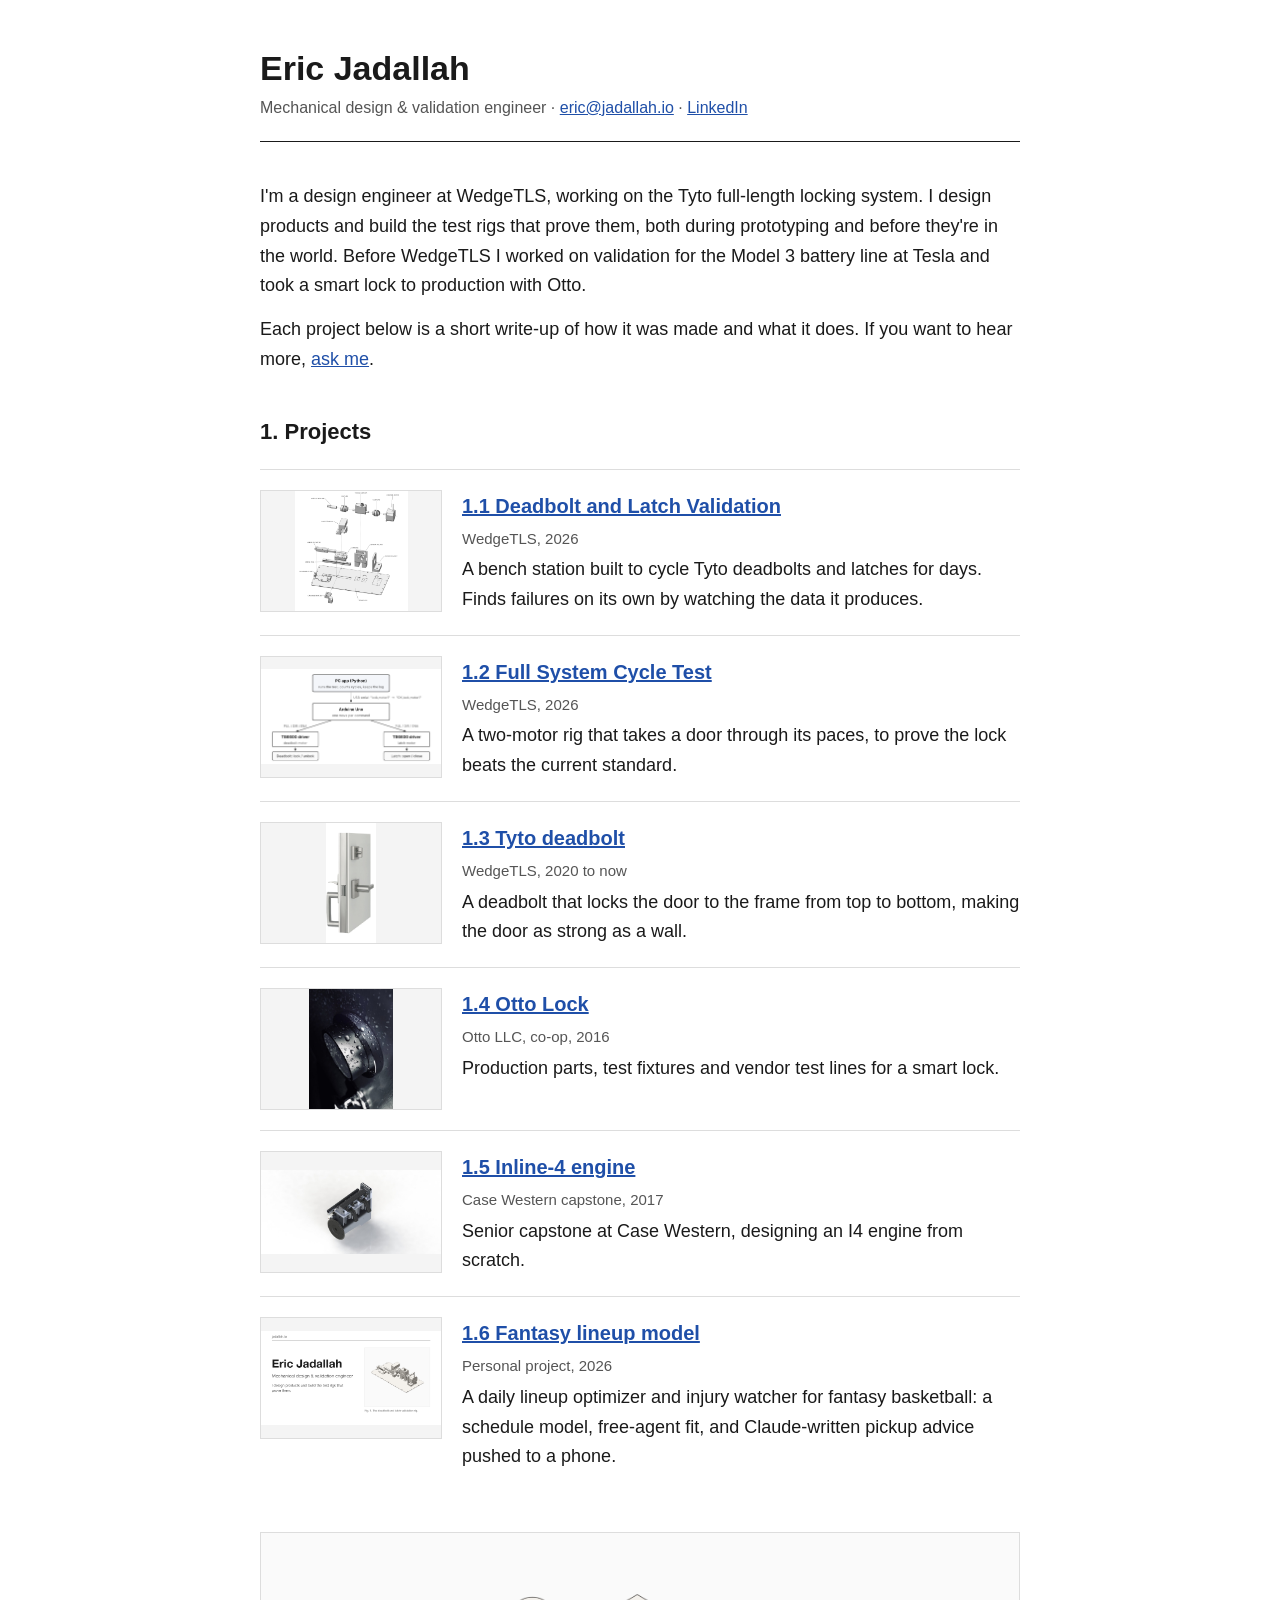
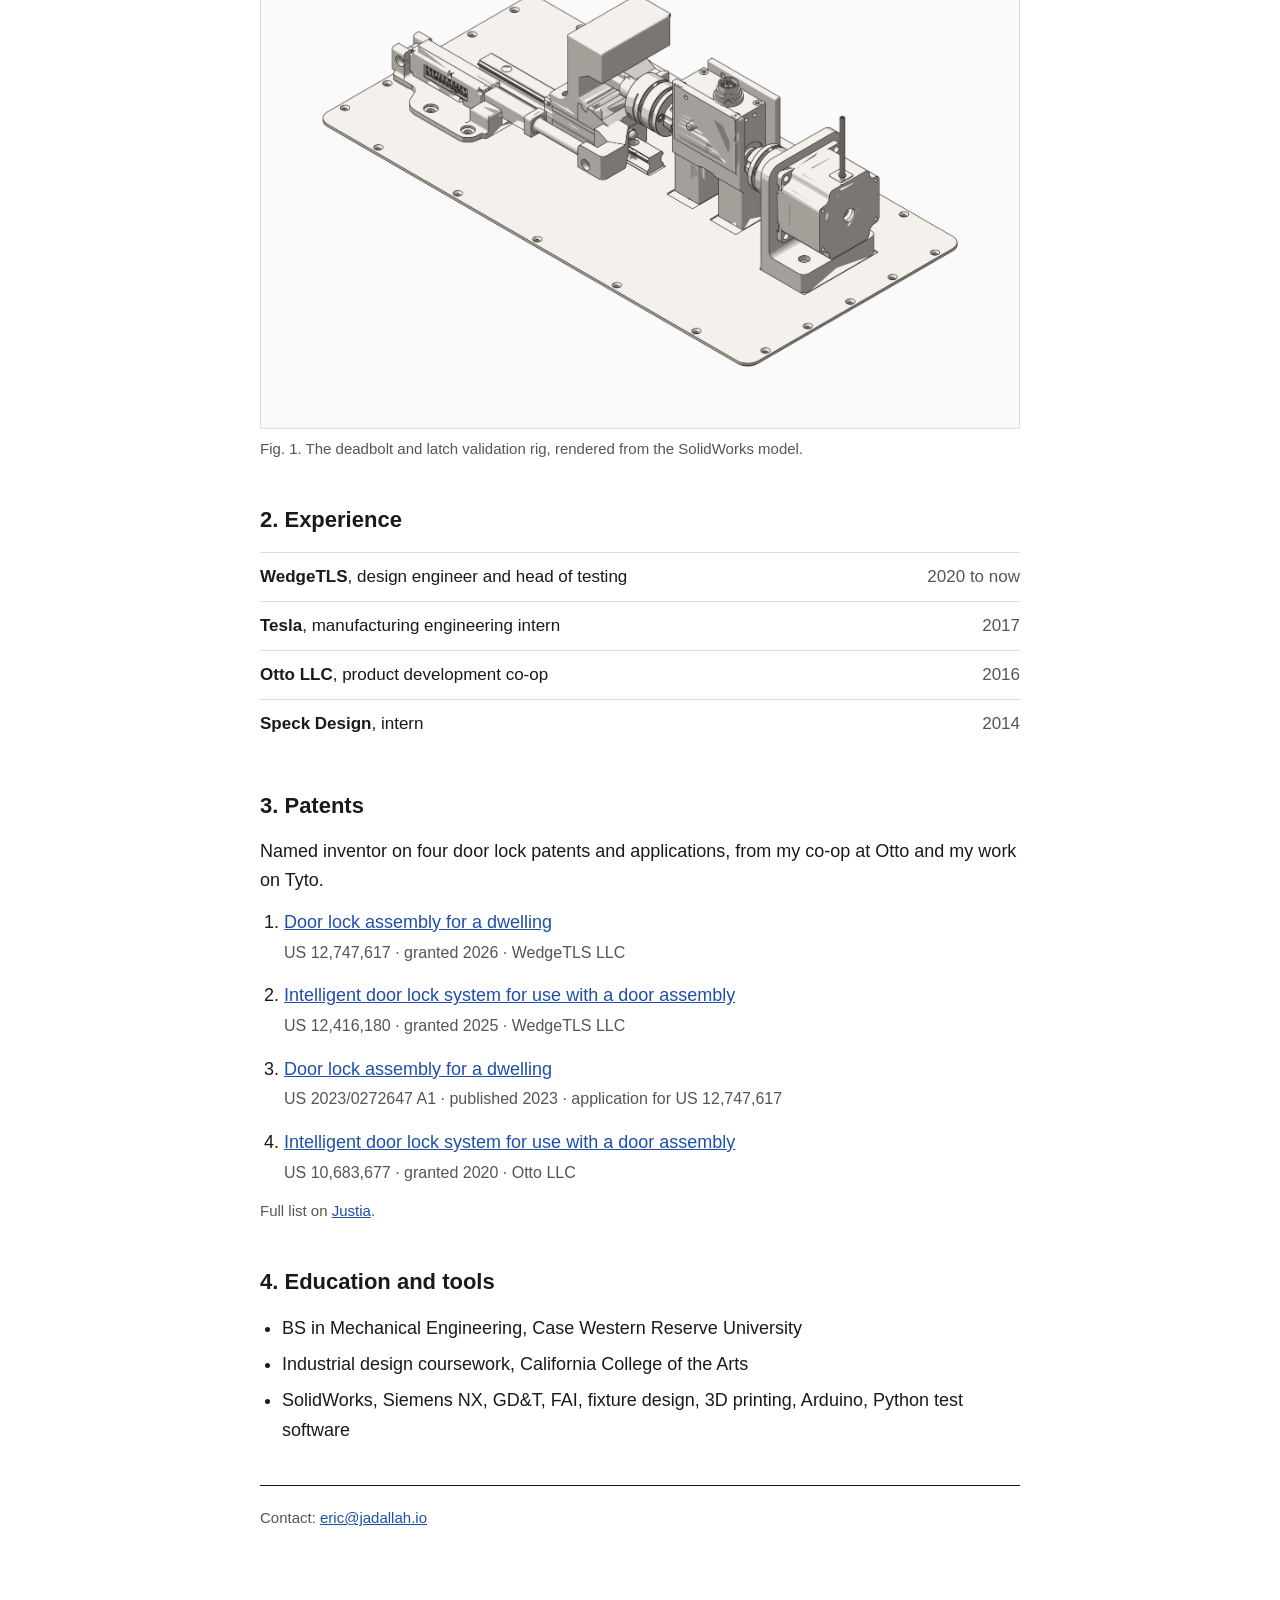
==== commit 75b15389: "Add fantasy lineup model demo page" ====
--- a/index.html
+++ b/index.html
@@ -100,6 +100,17 @@
 </div>
 </li>
 
+<li style="display: flex; flex-wrap: wrap; gap: 20px; padding: 20px 0; border-top: 1px solid #DDDDDD;">
+<a href="fantasy-board.html" style="flex: 0 0 180px; height: 120px; display: flex; align-items: center; justify-content: center; background: #F4F4F4; border: 1px solid #DDDDDD;">
+<img src="og-image.png" alt="Placeholder thumbnail for the fantasy lineup model" style="max-width: 100%; max-height: 100%; object-fit: contain;">
+</a>
+<div style="flex: 1 1 300px; min-width: 0; display: flex; flex-direction: column; gap: 4px;">
+<a href="fantasy-board.html" style="font-size: 20px; font-weight: 600;">1.6 Fantasy lineup model</a>
+<span style="font-family: 'Helvetica Neue', Helvetica, Inter, Arial, sans-serif; font-size: 15px; color: #555555;">Personal project, 2026</span>
+<p style="margin: 0;">A daily lineup optimizer and injury watcher for fantasy basketball: a schedule model, free-agent fit, and Claude-written pickup advice pushed to a phone.</p>
+</div>
+</li>
+
 </ol>
 </section>
 
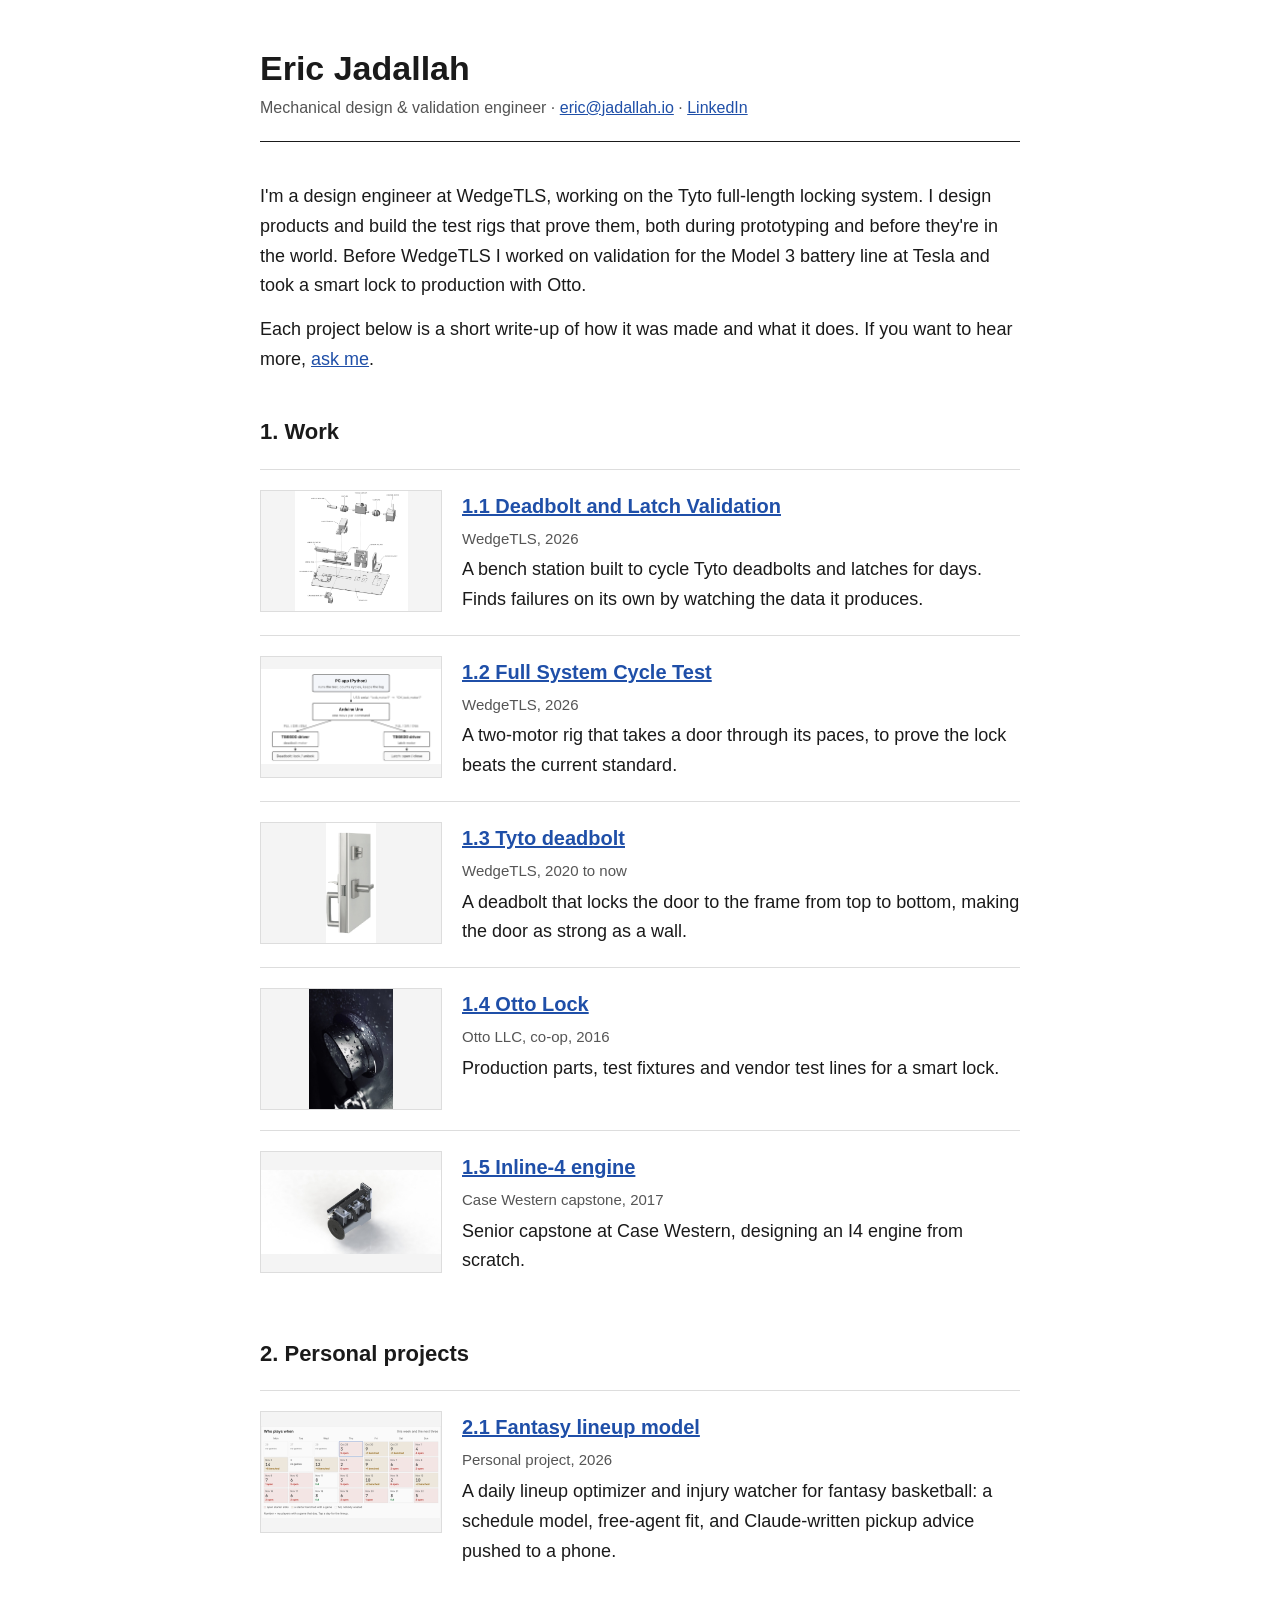
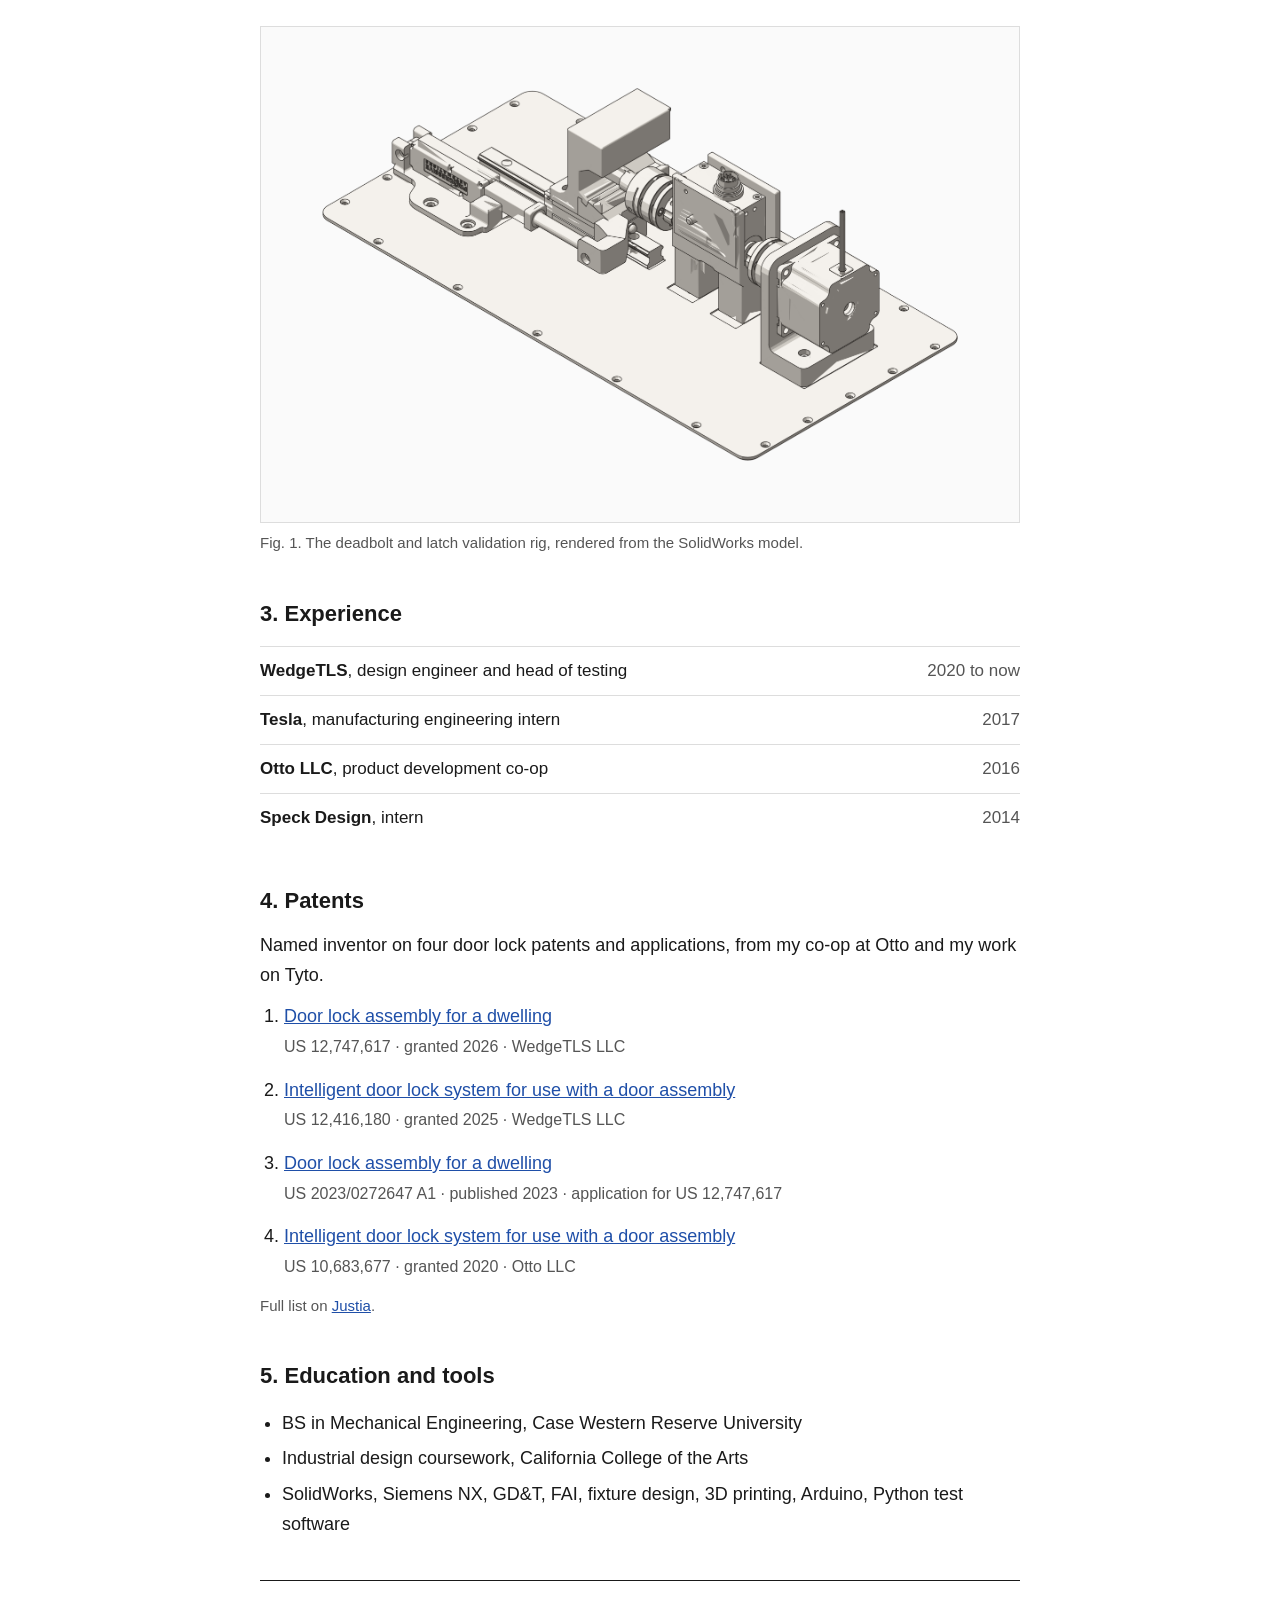
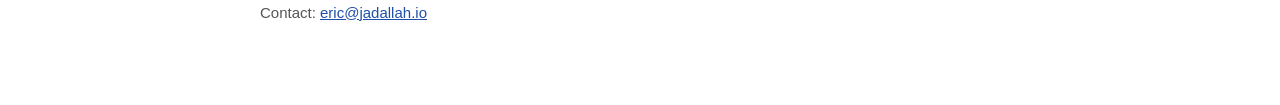
==== commit 9f63e25a: "Split home list into Work and Personal projects; box the fantasy demo, light only, board thumbnail" ====
--- a/index.html
+++ b/index.html
@@ -42,7 +42,7 @@
 </section>
 
 <section style="display: flex; flex-direction: column; gap: 18px;">
-<h2 style="margin: 0; font-size: 22px; font-weight: 600;">1. Projects</h2>
+<h2 style="margin: 0; font-size: 22px; font-weight: 600;">1. Work</h2>
 <ol style="margin: 0; padding: 0; list-style: none; display: flex; flex-direction: column;">
 
 <li style="display: flex; flex-wrap: wrap; gap: 20px; padding: 20px 0; border-top: 1px solid #DDDDDD;">
@@ -100,12 +100,19 @@
 </div>
 </li>
 
+</ol>
+</section>
+
+<section style="display: flex; flex-direction: column; gap: 18px;">
+<h2 style="margin: 0; font-size: 22px; font-weight: 600;">2. Personal projects</h2>
+<ol style="margin: 0; padding: 0; list-style: none; display: flex; flex-direction: column;">
+
 <li style="display: flex; flex-wrap: wrap; gap: 20px; padding: 20px 0; border-top: 1px solid #DDDDDD;">
 <a href="fantasy-board.html" style="flex: 0 0 180px; height: 120px; display: flex; align-items: center; justify-content: center; background: #F4F4F4; border: 1px solid #DDDDDD;">
-<img src="og-image.png" alt="Placeholder thumbnail for the fantasy lineup model" style="max-width: 100%; max-height: 100%; object-fit: contain;">
-</a>
-<div style="flex: 1 1 300px; min-width: 0; display: flex; flex-direction: column; gap: 4px;">
-<a href="fantasy-board.html" style="font-size: 20px; font-weight: 600;">1.6 Fantasy lineup model</a>
+<img src="images/fantasy-board.png" alt="Lineup board calendar from the fantasy lineup model" style="max-width: 100%; max-height: 100%; object-fit: contain;">
+</a>
+<div style="flex: 1 1 300px; min-width: 0; display: flex; flex-direction: column; gap: 4px;">
+<a href="fantasy-board.html" style="font-size: 20px; font-weight: 600;">2.1 Fantasy lineup model</a>
 <span style="font-family: 'Helvetica Neue', Helvetica, Inter, Arial, sans-serif; font-size: 15px; color: #555555;">Personal project, 2026</span>
 <p style="margin: 0;">A daily lineup optimizer and injury watcher for fantasy basketball: a schedule model, free-agent fit, and Claude-written pickup advice pushed to a phone.</p>
 </div>
@@ -122,7 +129,7 @@
 </figure>
 
 <section style="display: flex; flex-direction: column; gap: 14px;">
-<h2 style="margin: 0; font-size: 22px; font-weight: 600;">2. Experience</h2>
+<h2 style="margin: 0; font-size: 22px; font-weight: 600;">3. Experience</h2>
 <table style="width: 100%; border-collapse: collapse; font-size: 17px;">
 <tbody>
 
@@ -151,7 +158,7 @@
 </section>
 
 <section id="patents" style="display: flex; flex-direction: column; gap: 12px;">
-<h2 style="margin: 0; font-size: 22px; font-weight: 600;">3. Patents</h2>
+<h2 style="margin: 0; font-size: 22px; font-weight: 600;">4. Patents</h2>
 <p style="margin: 0;">Named inventor on four door lock patents and applications, from my co-op at Otto and my work on Tyto.</p>
 <ol style="margin: 0; padding-left: 24px; display: flex; flex-direction: column; gap: 14px;">
 <li>
@@ -175,7 +182,7 @@
 </section>
 
 <section style="display: flex; flex-direction: column; gap: 14px;">
-<h2 style="margin: 0; font-size: 22px; font-weight: 600;">4. Education and tools</h2>
+<h2 style="margin: 0; font-size: 22px; font-weight: 600;">5. Education and tools</h2>
 <ul style="margin: 0; padding-left: 22px; display: flex; flex-direction: column; gap: 6px;">
 <li>BS in Mechanical Engineering, Case Western Reserve University</li>
 <li>Industrial design coursework, California College of the Arts</li>
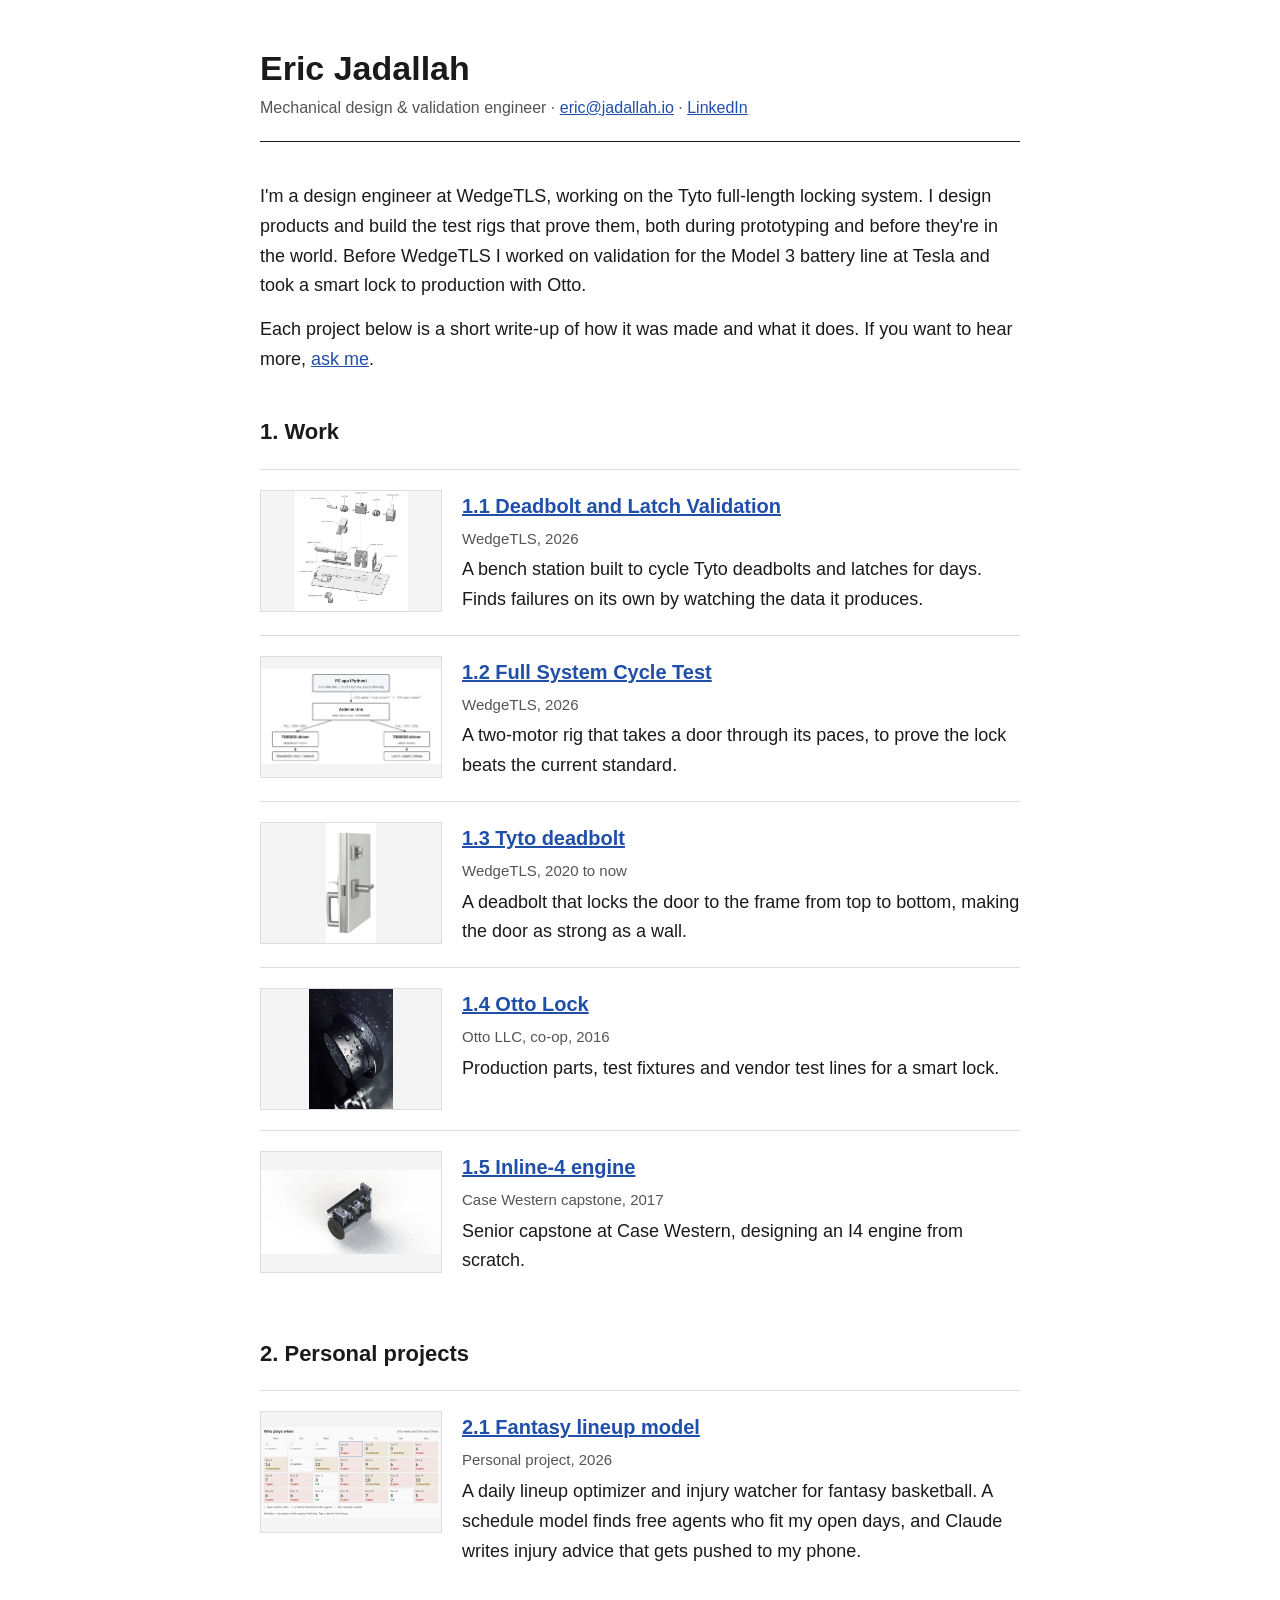
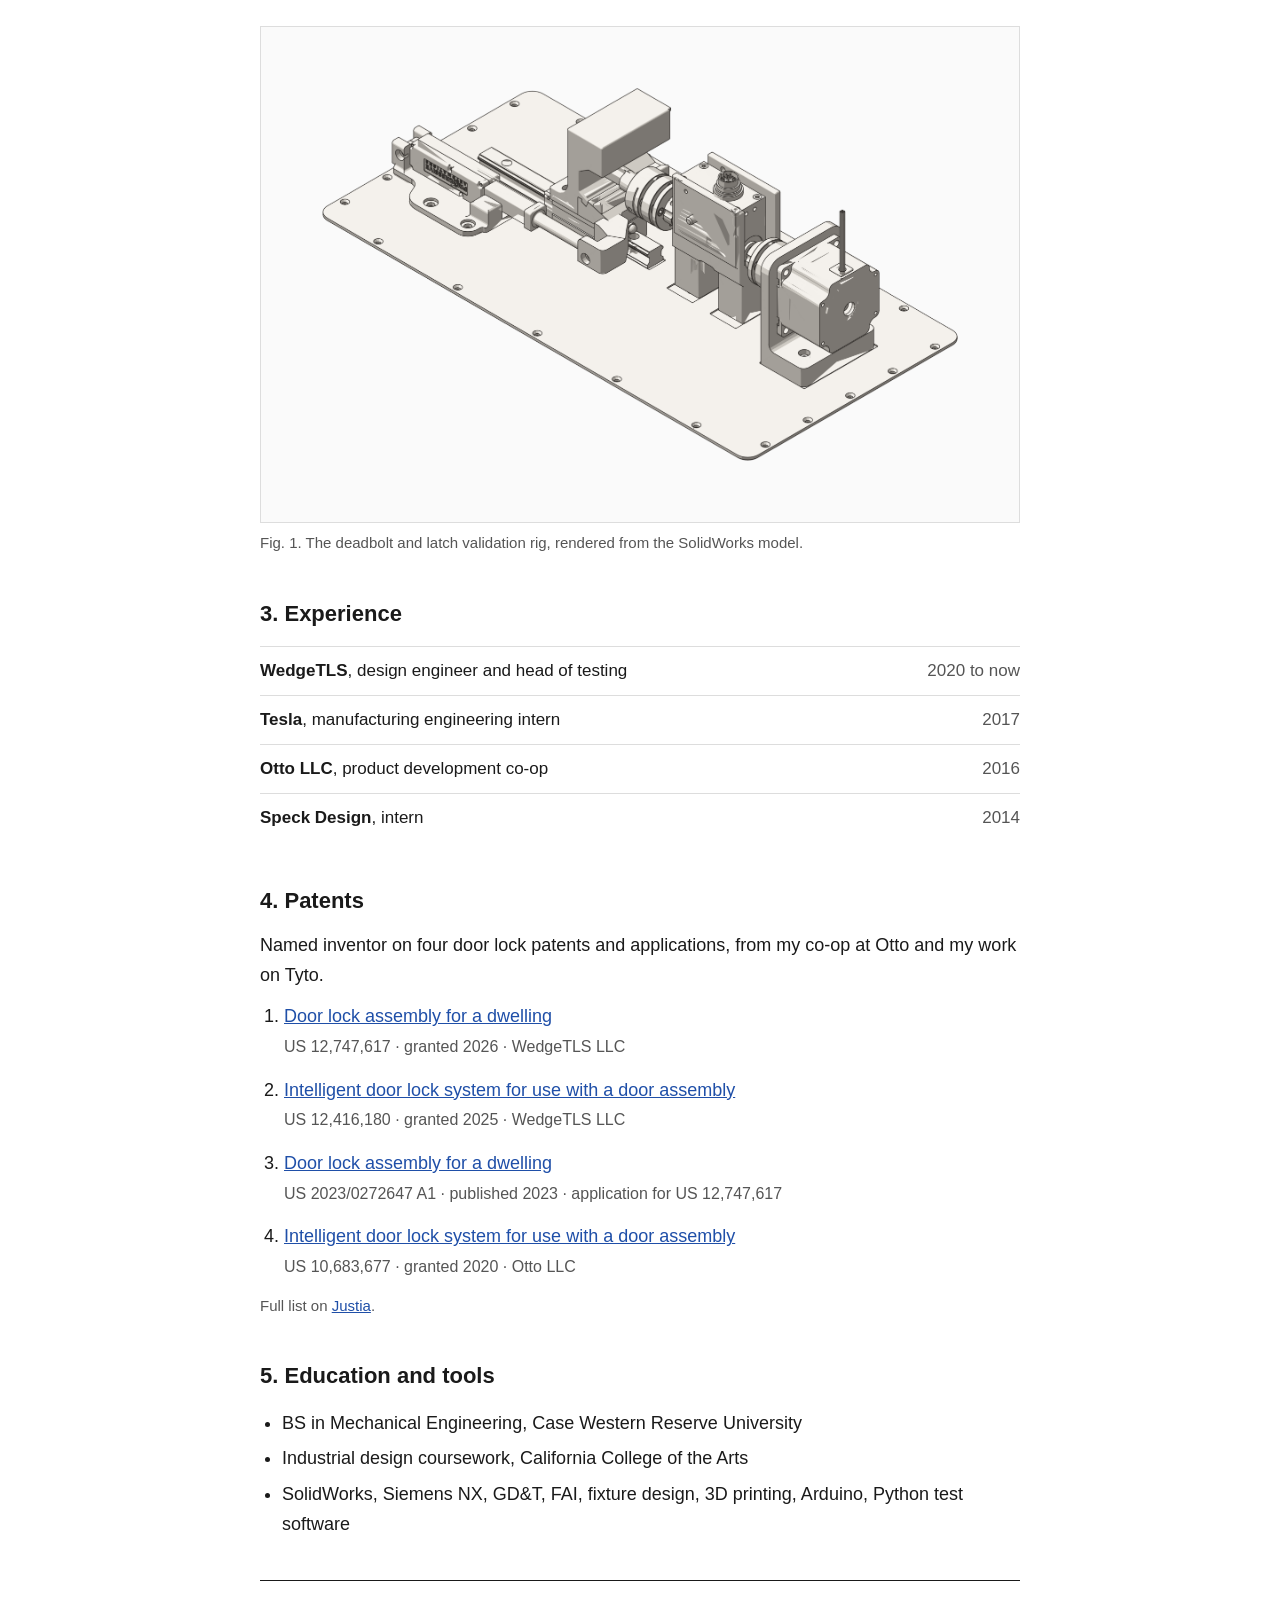
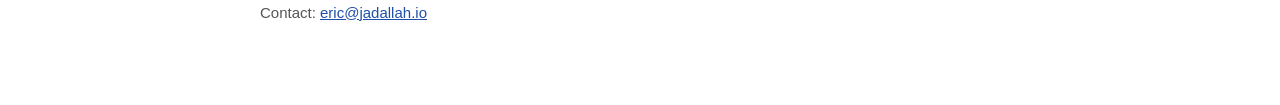
==== commit d896cf81: "Fantasy page: Eric's rewritten copy" ====
--- a/index.html
+++ b/index.html
@@ -114,7 +114,7 @@
 <div style="flex: 1 1 300px; min-width: 0; display: flex; flex-direction: column; gap: 4px;">
 <a href="fantasy-board.html" style="font-size: 20px; font-weight: 600;">2.1 Fantasy lineup model</a>
 <span style="font-family: 'Helvetica Neue', Helvetica, Inter, Arial, sans-serif; font-size: 15px; color: #555555;">Personal project, 2026</span>
-<p style="margin: 0;">A daily lineup optimizer and injury watcher for fantasy basketball: a schedule model, free-agent fit, and Claude-written pickup advice pushed to a phone.</p>
+<p style="margin: 0;">A daily lineup optimizer and injury watcher for fantasy basketball. A schedule model finds free agents who fit my open days, and Claude writes injury advice that gets pushed to my phone.</p>
 </div>
 </li>
 
